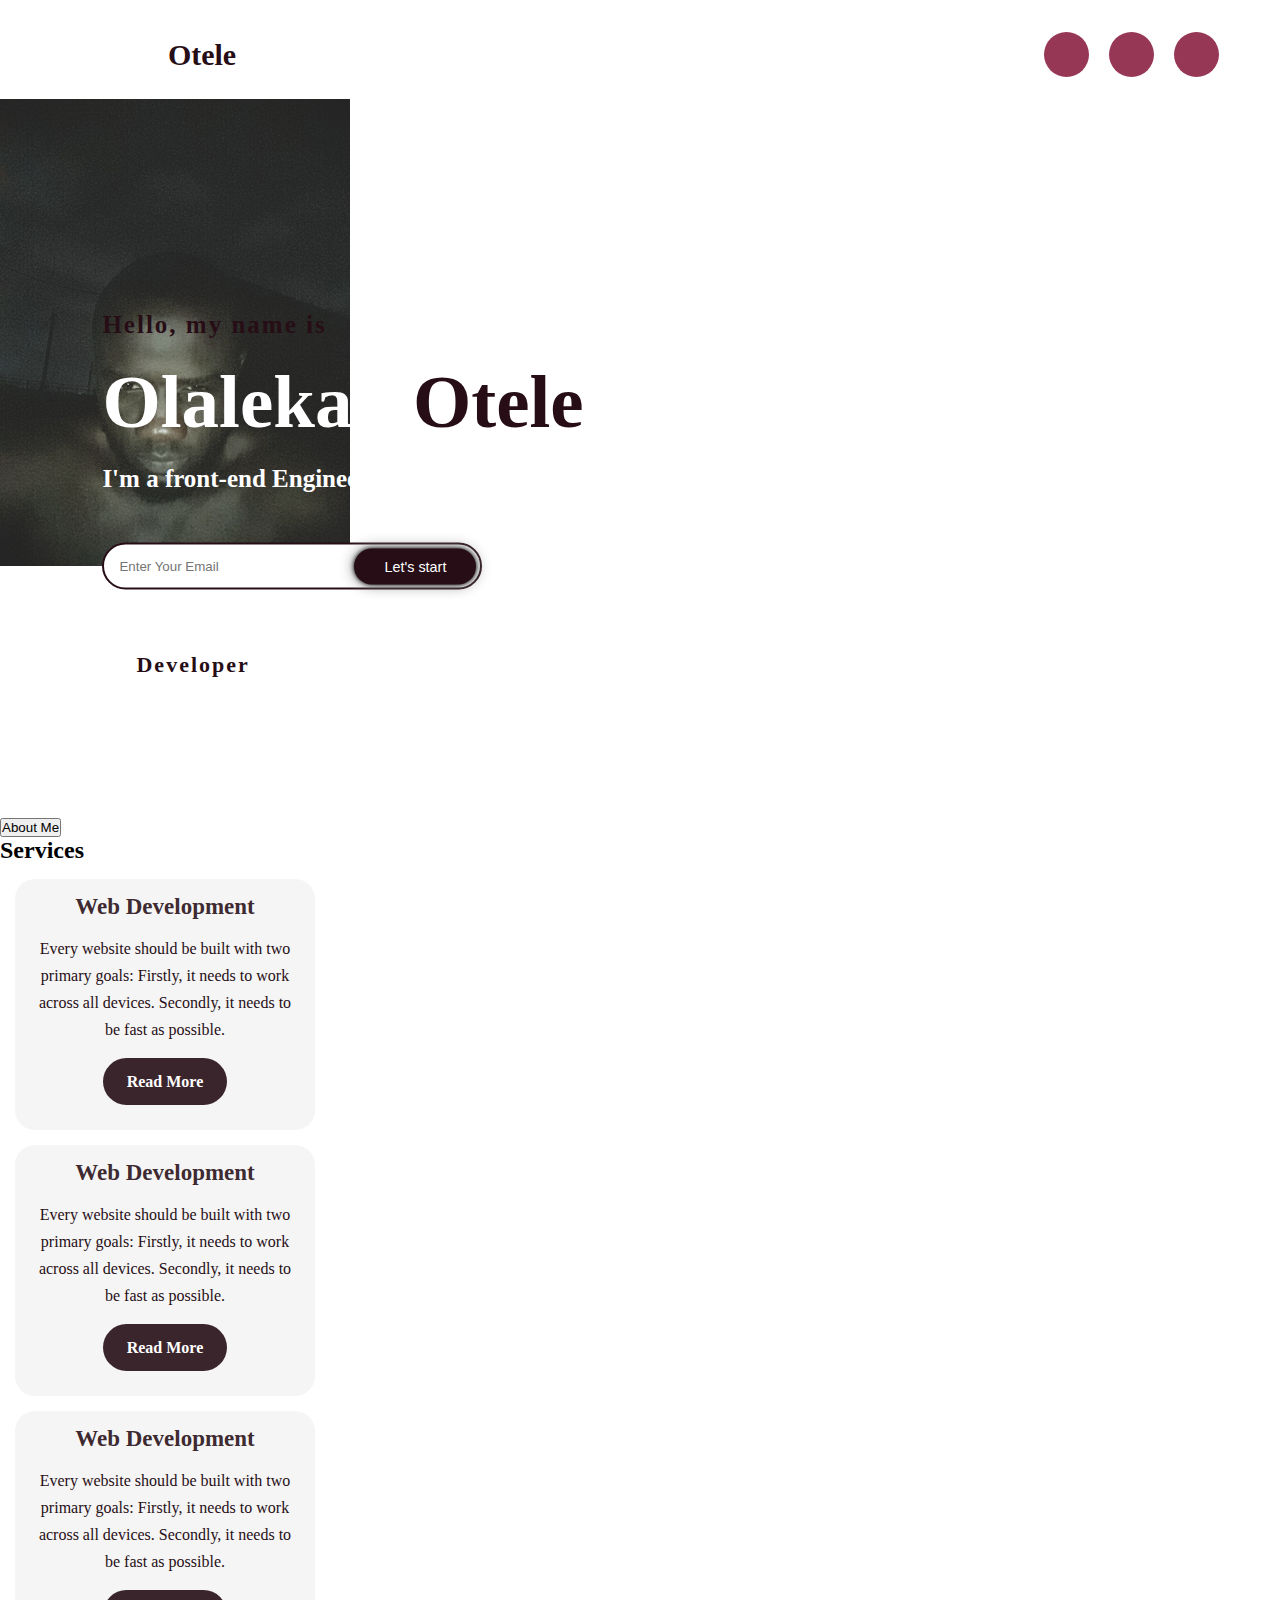
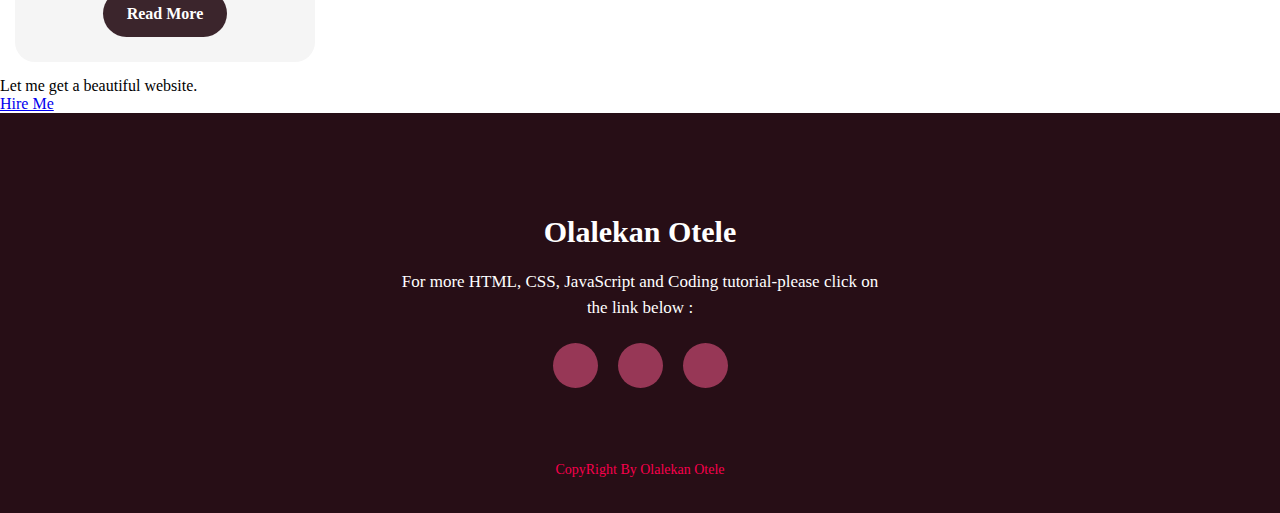
==== index.html @ 83811a45 "First commit" ====
<!DOCTYPE html>
<html lang="en">
  <head>
    <meta charset="UTF-8" />
    <meta name="viewport" content="width=device-width, initial-scale=1.0" />
    <link rel="stylesheet" href="https://cdnjs.cloudflare.com/ajax/libs/font-awesome/6.5.1/css/all.min.css" integrity="sha512-DTOQO9RWCH3ppGqcWaEA1BIZOC6xxalwEsw9c2QQeAIftl+Vegovlnee1c9QX4TctnWMn13TZye+giMm8e2LwA==" crossorigin="anonymous" referrerpolicy="no-referrer" />
    <link rel="stylesheet" href="Css/index.css" />
    <title>Home - Portfolio</title>
  </head>
  <body>
    <!------Hero section start------->

    <div class="hero">
      <nav>
        <h2 class="logo">Olalekan<span>Otele </span></h2>
        <ul>
          <li><a href="#">Home</a></li>
          <li><a href="about.html">About</a></li>
          <li><a href="services.html">Services</a></li>
          <li><a href="contact.html">Contact Us</a></li>
        </ul>
        <div class="social">
          <a href="#"><i class="fa-brands fa-github"></i></a>
          <a href="#"><i class="fa-brands fa-instagram"></i></a>
          <a href="#"><i class="fa-brands fa-twitter"></i></a>
        </div>
          </nav>
      <div class="content">
        <h4>Hello, my name is</h4>
        <h1>Olalekan <span> Otele</span></h1>
        <h3>I'm a front-end Engineer.</h3>
        <div class="newslatter">
          <form>
            <input
              type="email"
              name="email"
              id="mail"
              placeholder="Enter Your Email"
            />
            <input type="submit" name="submit" value="Let's start" />
          </form>
        </div>
      </div>
    </div>
    <!-----------About section start------------>
    <section class="about">
      <div class="main">
        <img src="img/selfie-2.jpg" alt="" />
        <div class="about-text">
          <h2>About</h2>
          <h5>Engineer & <span>Developer</span></h5>
          <p>
            With over a year of experience, I'm a versatile frontend engineer proficient in various software and programming languages. 
            Committed to continuous learning, I aim to positively influence my surroundings through impactful work. Specializing in front-end development, I excel in clean code, pixel-perfect design, and interactive web animations.
             My focus on responsive design ensures accessibility across all devices for a seamless user experience.
          </p>
          <button type="button">About Me</button>
        </div>
      </div>
    </section>
    <!------------Service section start------------>
    <div class="service">
      <div class="title">
        <h2>Services</h2>
      </div>
      <div class="box">
        <div class="card">
          <i class="fas fa-bars"></i>
          <h5>Web Development</h5>
          <div class="pra">
            <p>
              Every website should be built with two primary goals: Firstly, it
              needs to work across all devices. Secondly, it needs to be fast as
              possible.
            </p>

            <p style="text-align: center">
              <a class="button" href="#">Read More</a>
            </p>
          </div>
        </div>

        <div class="card">
          <i class="fas fa-bars"></i>
          <h5>Web Development</h5>
          <div class="pra">
            <p>
              Every website should be built with two primary goals: Firstly, it
              needs to work across all devices. Secondly, it needs to be fast as
              possible.
            </p>

            <p style="text-align: center">
              <a class="button" href="#">Read More</a>
            </p>
          </div>
        </div>

        <div class="card">
          <i class="fas fa-bars"></i>
          <h5>Web Development</h5>
          <div class="pra">
            <p>
              Every website should be built with two primary goals: Firstly, it
              needs to work across all devices. Secondly, it needs to be fast as
              possible.
            </p>

            <p style="text-align: center">
              <a class="button" href="#">Read More</a>
            </p>
          </div>
        </div>
      </div>
    </div>

    <!-------contact Me----->
    <div class="contact-me">
      <p>Let me get a beautiful website.</p>
      <a class="button-two" href="#">Hire Me</a>
    </div>

    <!-----------footer start------>
    <footer>
      <p>Olalekan Otele</p>
      <p>
        For more HTML, CSS, JavaScript and Coding tutorial-please click on the link below
      :
      </p>
      <div class="social">
        <a href="#"><i class="fa-brands fa-github"></i></a>
        <a href="#"><i class="fa-brands fa-instagram"></i></a>
        <a href="#"><i class="fa-brands fa-twitter"></i></a>
      </div>
      <p class="end">CopyRight By Olalekan Otele</p>
    </footer>
    <script src="Js/index.js"></script>
  </body>
</html>
---- Css/index.css ----
*{
    margin: 0;
    padding: 0;
    box-sizing: border-box;
}

html{
    scroll-behavior: smooth;
}
#hero{
    height: 100vh;
    width: 100%;
    background-image: linear-gradient(rgba(68, 68, 68, 0.7),
    rgba(3, 3, 3, 0.7),rgba(0, 0, 0, 0.7)), url(/img/image-3.jpg);
    background-position: left;
    background-size: cover;
}

.section {
    height: 100vh;
}
.container{
    padding: 10px 10%;
} 

.row{
    display: flex;
    justify-content: space-between;
    flex-wrap: wrap;
}

nav{
    display: flex;
    align-items: center;
    justify-content: space-between;
    padding-top: 10px;
    padding-left: 4%;
    padding-right: 4%;
}
nav .logo{
    color: white;
    font-size: 30px;
    letter-spacing: 0;
    cursor: pointer;
    }
span{
    color:rgb(39, 14, 22);
    }
nav ul li{
    list-style: none;
    display: inline-block;
    padding: 5px 10px;
}
nav ul li a{
    color: white;
    text-decoration: none;
    font-weight: bold;
    text-transform: capitalize;
}
nav ul li a:hover{
    color:rgb(8, 110, 8);
    transition: 0.5s;
}


.content{
    position: absolute;
    top: 50%;
    left: 8%;
    transform: translateY(-50%);
   }
   h1{
    color: white;
    margin: 20px 0px 20px ;
    font-size: 75px;
   }
   h3{
    color: white;
    font-size: 25px;
    margin-bottom: 50px;
   }
   h4{
    color: rgb(39, 14, 22);
    letter-spacing: 2px;
    font-size: 25px;
   }
   .newslatter form{
    width: 380px;
    max-width: 100%;
    position: relative;
   }
   .newslatter #msg{
    color: #0c0e0d;
    margin-top: 15px;
    display: block;
    padding-left: 5px;
   }
   .newslatter form input:first-child{
    display: inline-block;
    width: 100%;
    padding: 14px 130px 14px 15px;
    border: 2px solid rgb(39, 14, 22);;
    outline: none;
    border-radius: 30px;
   }
   .newslatter form input:last-child{
    position: absolute;
    display: inline-block;
    outline: none; 
    border: none;
    font-size: .9em;
    border-radius: 30px;
    padding: 10px 30px;
    background-color:rgb(39, 14, 22); 
    color: white;
    box-shadow: 0px 0px 5px #000,0px 0px 15px #858585;
    right: 6px;
    top: 6px;
   }
   .newslatter form input:last-child:hover{
    background-color:rgb(8, 110, 8);
    color: black;
    font-weight: bold;
    transition: background-color .5s;
}

#about{
    width: 100%;
    padding: 50px 0px;
    background-image: linear-gradient(rgba(0, 0, 0, 0.7),rgba(68, 68, 68, 0.7));
}

.about img{
    height:auto;
    width: 350px;
}

.about-text{
    flex-basis: 50%;
}

.about-col-1{
    flex-basis: 35%;
}
.about-col-1 img{
    width: 100%;
    border-radius: 15px;
}

.about-text h2{
    color: white;
    font-size: 45px;
    text-transform: capitalize;
    margin-bottom: 30px;
   }

.about-text h5{
    color: white;
    letter-spacing: 2px;
    font-size: 22px;
    margin-bottom: 25px;
    text-transform: capitalize;
}

.about-text p{
    color: white;
    letter-spacing: 1px;
    line-height: 1.5em;
    font-size: 1.2em;
}

.tab-title{
    display: flex;
    margin: 25px 0 20px;
}

.tab-title .tab-links{
    color: rgb(39, 14, 22);
    margin-right: 50px;
    font-size: 1.2em;
    font-weight: 700;
    cursor: pointer;
    position: relative;
}

.tab-links::after{
    content: "";
    width: 0;
    height: 3px;
    background: whitesmoke;
    position: absolute;
    left: 0;
    bottom: -8px;
    transition: 0.5s;
}

.tab-links.active-link::after{
    width: 50%;
}
.tab-contents{
    display: none;
}

.tab-contents ul li{
    list-style: none;
    margin: 10px 0;
    color: rgb(39, 14, 22);
}
.tab-contents ul li span{
    color: whitesmoke;
    font-size: 1.3em ;
}

.tab-contents.active-tab{
    display: block;
}


#service{
    background: rgba(39, 14, 22, 0.9);
    width: 100%;
    padding: 10px 0px;
}

.sub-title h2{
    color: whitesmoke;
    font-size: 45px;
    font-weight: 600;
    margin: 30px auto;
    text-align: center;
}

.card{
    height: fit-content;
    width: 300px;
    padding: 10px 20px;
    background: whitesmoke;
    border-radius: 20px;
    margin: 15px;
    position: relative;
    overflow: hidden;
    text-align: center;
}

.card i{
    font-size: 25px;
    display: block;
    text-align: center;
    margin: 5px 0px;
    color:rgb(39, 14, 22);
}

h5{
    color: rgba(39, 14, 22, 0.9);
    font-size: 23px;
    margin-bottom: 15px;
    }
   .pra p{
    color: rgb(39, 14, 22);
    font-size: 16px;
    line-height: 27px;
    margin-bottom: 25px;
    }
    .card .button{
    background: rgba(39, 14, 22, 0.9);
    color: white;
    text-decoration: none;
    border: 2px solid transparent;
    font-weight: bold;
    padding: 13px 22px;
    border-radius: 30px;
    transition: .4s;
    } 
    .card .button:hover{
    background-color: transparent;
    color: rgba(39, 14, 22, 0.9);
    border: 2px solid rgb(8, 110, 8);
    cursor: pointer;
    }

    
#portfolio{
    background: linear-gradient(90deg, rgba(0, 0, 0, 0.7),rgba(68, 68, 68, 0.7),
    rgba(3, 3, 3, 0.7));
    width: 100%;
    padding: 10px 0;
}

.work-list{
     display: grid;
     grid-template-columns: repeat(auto-fit,minmax(250px,1fr));
     grid-gap: 40px;
     margin-top: 50px;
}
.work{
    border-radius: 10px;
    position: relative;
    overflow: hidden;
}
.work img{
    width: 100%;
    border-radius: 10px;
    display: block;
    transition: transform 0.5s ;
}
.layer{
    width: 100%;
    height: 0;
    background: linear-gradient(rgba(0,0,0,0.6),rgb(39, 14, 22));
    border-radius: 10px;
    position: absolute;
    left: 0;
    bottom: 0;
    overflow: hidden;
    display: flex;
    align-items: center;
    justify-content: center;
    flex-direction: column;
    padding: 0 40px;
    text-align: center;
    font-size: 14px;
    transition: 0.5s;
}

.layer h3{
    font-weight: 500;
    margin-bottom: 20px;
}
.layer p{
    color: whitesmoke;
}

.layer a{
    margin-top: 20px;
    color: rgb(39, 14, 22);
    text-decoration: none;
    font-size: 18px;
    line-height: 60px;
    background: whitesmoke;
    width: 60px;
    height: 60px;
    border-radius: 50%;
    text-align: center;
}

.work:hover img{
    transform: scale(1.1);
}

.work:hover .layer{
    height: 100%;
}
 
    #contact{
        background: #a19096;
        height: auto;
        width: 100%;
    }
  
   
    .contact-left{
        flex-basis: 35%;
       
    }
   
    .contact-left p{
        margin-top: 5px;
        font-size: 1.6em;
    }
    .contact-left p i{
        color:rgba(8, 110, 8, 0.856);
        margin-right: 10px;
        font-size: 20px;
    }
    .social-icons{
        margin-top: 10px;
    }
    .social-icons a{
        text-decoration: none;
        font-size: 30px;
        margin-right: 15px;
        color: rgba(8, 110, 8, 0.856);
        display: inline-block;
        transition: transfrom 0.5s;
    }
    .social-icons a:hover{
        color: rgb(39, 14, 22);
        transform: translate(2px);
    }
    .contact-left h2{
        text-align: left;
    }
 
    .btn{
        background-color:rgb(39, 14, 22);
        display: block;
        margin: 50px auto;
        width: fit-content;
        border: 2px solid transparent;
        text-decoration: none;
        font-weight: bold;
        color: #fff;
        padding: 10px 25px;
        border-radius: 30px;
        transition: transform background 0.5s;
    }
    
    .btn:hover{
        border: 1px solid rgb(8, 110, 8);
        background: transparent;
        transform: scale(1.2);
    }
    .contact-right form{
        width: 100%;
    }

    .contact-right{
        flex-basis: 60%;
    }
    
    .form .btn2{
        padding: 14px 10px;
        font-size: 1.3em;
        margin-top: 10px;
        cursor: pointer;
    }

    
    .form-input input, form textarea{
        width: 100%;
        border: 0;
        outline: none;
        background: #262626;
        padding: 15px;
        margin: 15px 0;
        color: #fff;
        font-size: 1.5rem;
        border-radius: 6px;
    }

   
    footer{
            position: relative;
            width: 100%;
            height: 400px;
            background: rgb(39, 14, 22);
            display: flex;
            flex-direction: column;
            justify-content: center;
            align-items: center;
        }
        footer p:nth-child(1){
            font-size: 30px;
            color: white;
            margin-bottom: 20px;
            font-weight: bold;

        }footer p:nth-child(2){
            color: white;
            font-size: 17px;
            width: 500px;
            text-align: center;
        line-height: 26px;
         }
         .social{
            display: flex;
         }
.social a{
    width: 45px;
    height: 45px;
    display: flex;
    align-items: center;
    justify-content: center;
    background: rgb(151, 55, 86);
    border-radius: 50%;
    margin: 22px 10px;
    text-decoration: none;
    font-size: 20px;
    
}
.social a:hover{
    transform: scale(1.3);
    transition: .5s;
}
.end{
    position: absolute;
    color: rgb(249, 0, 77);
    bottom: 35px;
    font-size: 14px;
}

nav .fa-solid{
    display: none;
}
#msg{
    color: #0c0e0d;
    margin-top: -40px;
    display: block;
}

@media only screen and (max-width:600px){
    .hero{
        background-image: linear-gradient(rgba(0, 0, 0,0.7),
        rgba(0, 0, 0,0.7),rgba(100, 0, 0,0.7)), url(/img/mobile-img.jpg);
    }
    
    nav .logo{
        font-size: 1.5em;
    }
    h1{
        font-size: 35px;
       }
       h3{
        font-size: 20px;
       }
       h4{
        font-size: 10px;
       }
       .newslatter form{
        width: 260px;
        }
        nav .fa-solid{
            font-size: 25px;
            display: block;
            cursor: pointer;
          }
        nav ul{
            position: fixed;
            background: #ff004f;
            top: 0;
            right: -150px;
            width: 150px;
            height: 100vh;
            padding-top: 50px;
            z-index: 2;
            transition: right 0.5s;
        }
       nav ul .fa-solid{
        position: absolute;
        top: 25px;
        left: 10px;
        cursor: pointer;
       }
       nav ul li{
        display: block;
        margin: 15px;
       }
      .sub-title{
        font-size: 40px;
       }
       .about-col-1, .about-text{
        flex-basis: 100%;
       }
       .about-text h2{
        text-align: center;
       }
       .about-col-1{
        margin-bottom: 30px;
       }
       .tab-links{
        font-size: 1em;
        margin-right: 20px;
       }
       .contact-left,.contact-right{
        flex-basis: 100%;
       }
}

.scroll-container {
    position: absolute;
    top: 0;
    right:20px;
    height: 100%;
  }

  /* to hide the button when page first loaded */
  .scroll-container:before {
    content: '';
    display: block;
    height: 450vh;
 }
  /* // fixed to right bottom of page */
  .scroll-container a {
    position: sticky;
    top: 88vh;
    cursor: pointer;
    font-size: 50px;
    color:whitesmoke ;
  }
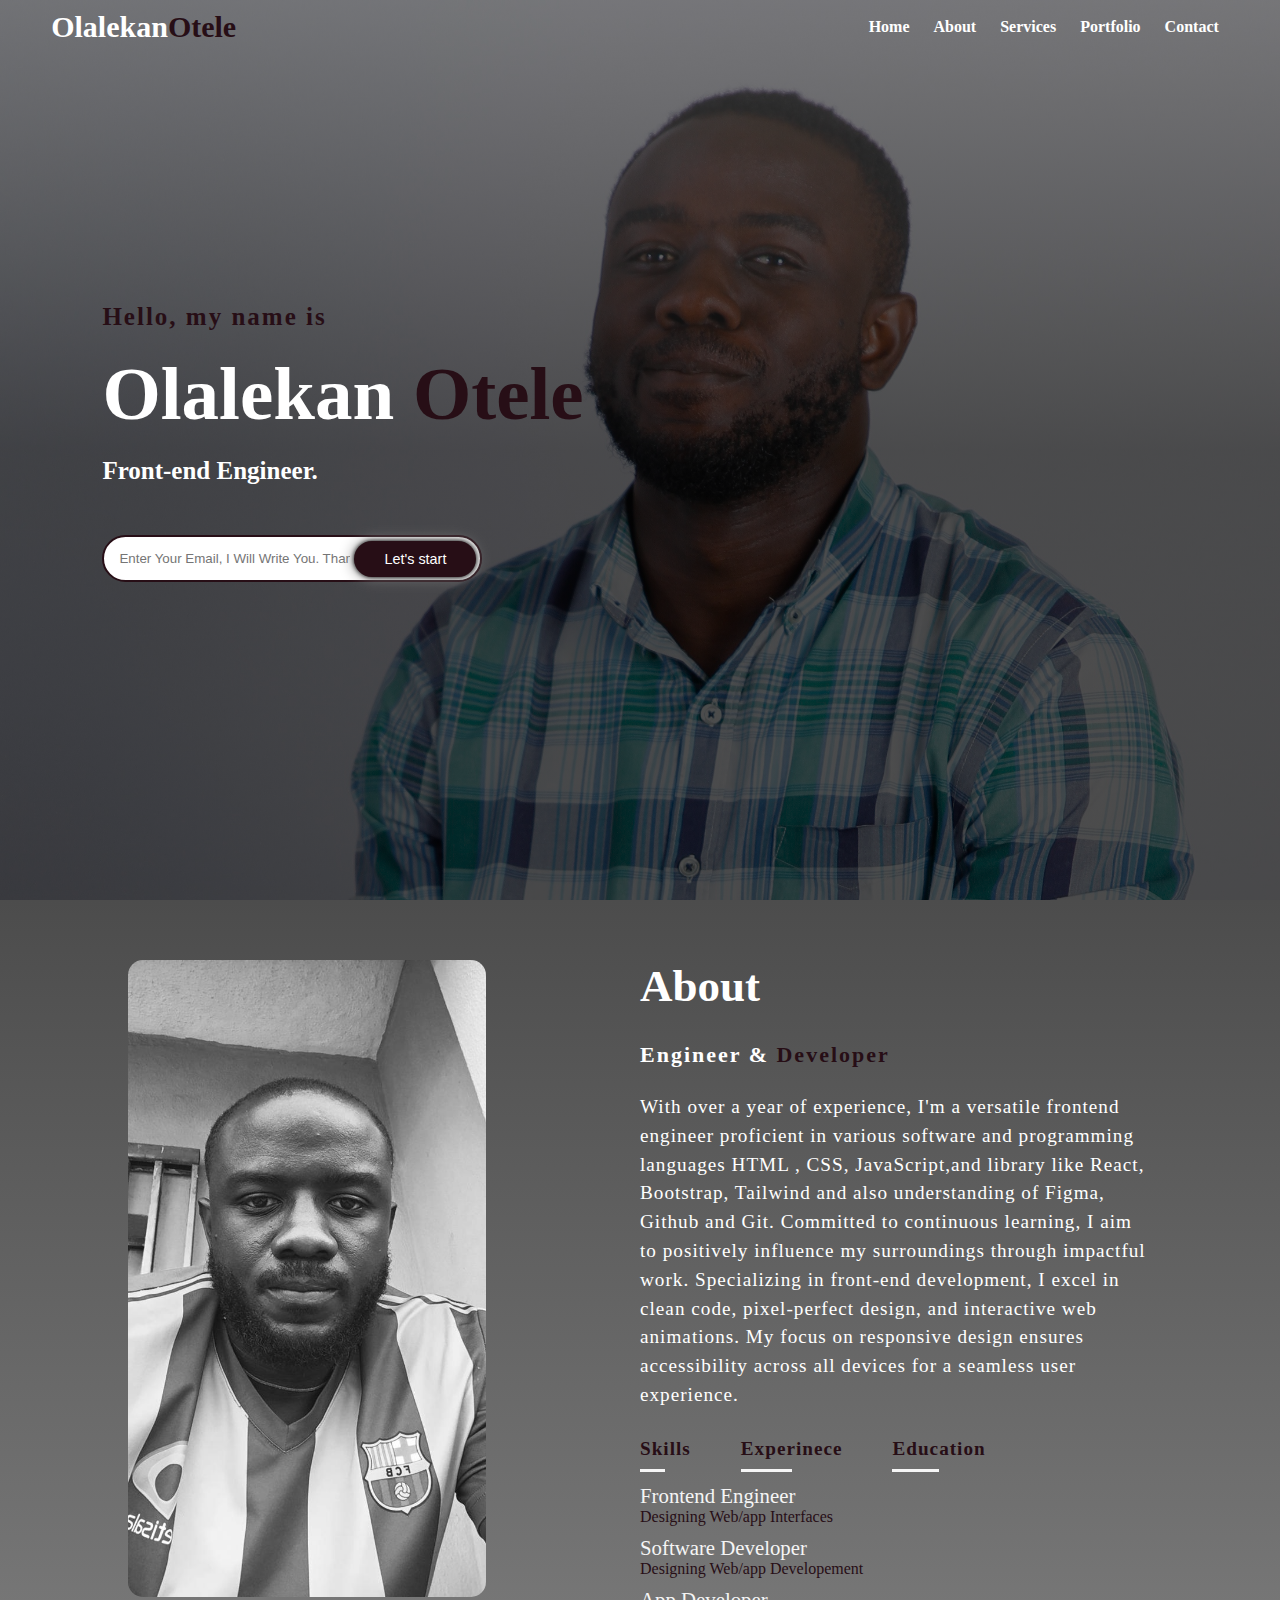
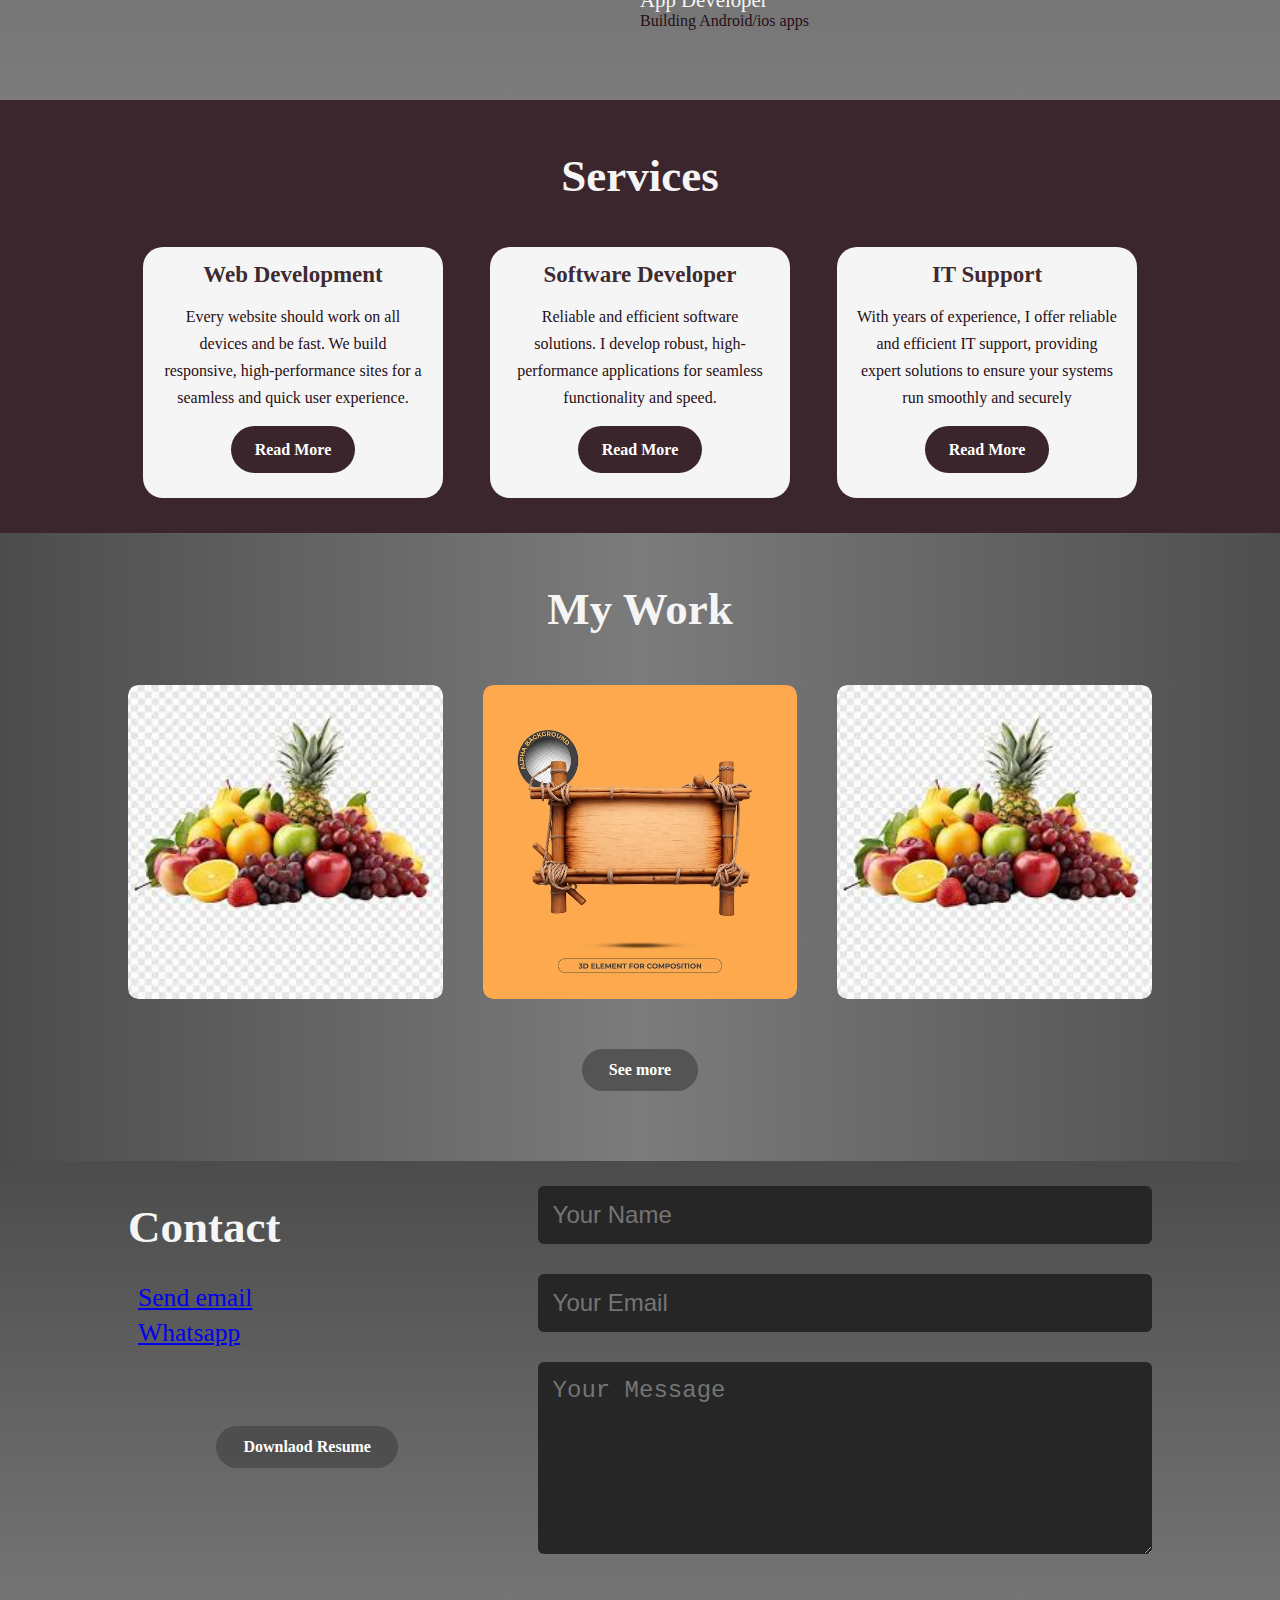
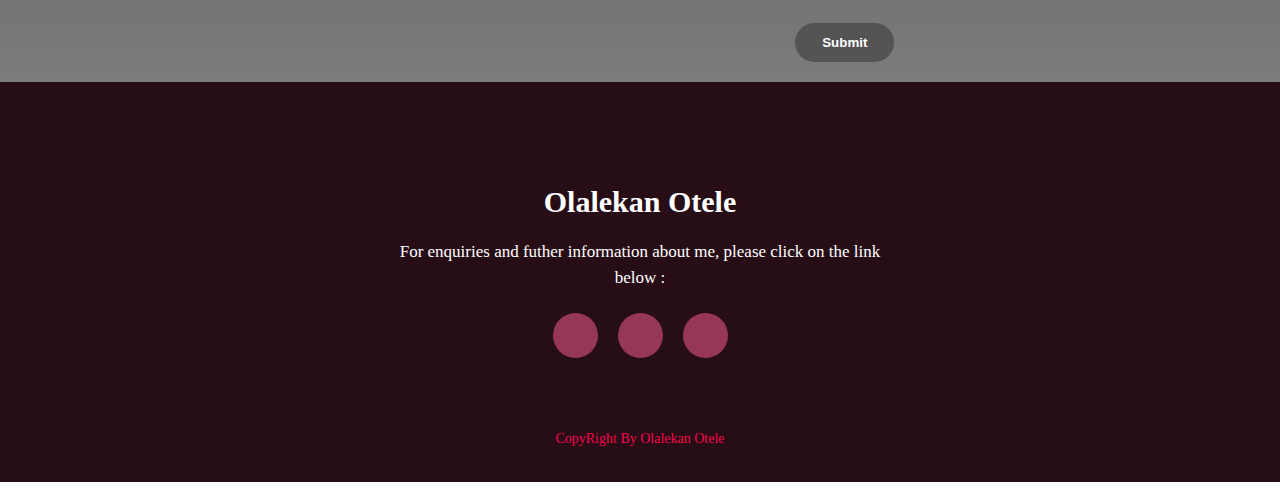
==== commit d41de5bc: "updated the responsiveness" ====
--- a/index.html
+++ b/index.html
@@ -5,73 +5,108 @@
     <meta name="viewport" content="width=device-width, initial-scale=1.0" />
     <link rel="stylesheet" href="https://cdnjs.cloudflare.com/ajax/libs/font-awesome/6.5.1/css/all.min.css" integrity="sha512-DTOQO9RWCH3ppGqcWaEA1BIZOC6xxalwEsw9c2QQeAIftl+Vegovlnee1c9QX4TctnWMn13TZye+giMm8e2LwA==" crossorigin="anonymous" referrerpolicy="no-referrer" />
     <link rel="stylesheet" href="Css/index.css" />
-    <title>Home - Portfolio</title>
+    
+    <title>Portfolio</title>
   </head>
   <body>
     <!------Hero section start------->
 
-    <div class="hero">
+    <section id="hero">
       <nav>
-        <h2 class="logo">Olalekan<span>Otele </span></h2>
-        <ul>
-          <li><a href="#">Home</a></li>
-          <li><a href="about.html">About</a></li>
-          <li><a href="services.html">Services</a></li>
-          <li><a href="contact.html">Contact Us</a></li>
+        <h2 class="logo">Olalekan<span>Otele</span></h2>
+        <ul id="sidemenu">
+          <li><a href="#hero">Home</a></li>
+          <li><a href="#about">About</a></li>
+          <li><a href="#service">Services</a></li>
+          <li><a href="#portfolio">Portfolio</a></li>
+          <li><a href="#contact">Contact</a></li>
+          <i class="fa-solid fa-circle-xmark" onclick="closemenu()"></i>
         </ul>
-        <div class="social">
-          <a href="#"><i class="fa-brands fa-github"></i></a>
-          <a href="#"><i class="fa-brands fa-instagram"></i></a>
-          <a href="#"><i class="fa-brands fa-twitter"></i></a>
-        </div>
-          </nav>
+        <i class="fa-solid fa-bars" onclick="openmenu()"></i>
+      </nav>
       <div class="content">
         <h4>Hello, my name is</h4>
         <h1>Olalekan <span> Otele</span></h1>
-        <h3>I'm a front-end Engineer.</h3>
+        <h3>Front-end Engineer.</h3>
+        
         <div class="newslatter">
-          <form>
+          <form name="submit-to-google-sheet">
             <input
+              required
               type="email"
-              name="email"
+              name="Email"
               id="mail"
-              placeholder="Enter Your Email"
+              placeholder="Enter Your Email, I Will Write You. Thank You"
             />
-            <input type="submit" name="submit" value="Let's start" />
-          </form>
-        </div>
-      </div>
-    </div>
+            <input type="submit"  value="Let's start" />
+            </form>
+          <span id="msg"></span>
+        </div>
+      </div>
+    </section>
     <!-----------About section start------------>
-    <section class="about">
-      <div class="main">
-        <img src="img/selfie-2.jpg" alt="" />
+    <section id="about">
+      <div class="container">
+      <div class="row">
+        <div class="about-col-1">
+          <img  src="img/selfie-2.jpg" alt="" />
+        </div>
         <div class="about-text">
           <h2>About</h2>
           <h5>Engineer & <span>Developer</span></h5>
           <p>
-            With over a year of experience, I'm a versatile frontend engineer proficient in various software and programming languages. 
+            With over a year of experience, I'm a versatile frontend engineer proficient in various software and programming languages HTML , CSS, JavaScript,and library like React, Bootstrap, Tailwind and also understanding of Figma, Github and Git. 
             Committed to continuous learning, I aim to positively influence my surroundings through impactful work. Specializing in front-end development, I excel in clean code, pixel-perfect design, and interactive web animations.
-             My focus on responsive design ensures accessibility across all devices for a seamless user experience.
+            My focus on responsive design ensures accessibility across all devices for a seamless user experience.
           </p>
-          <button type="button">About Me</button>
-        </div>
-      </div>
+          <div class="tab-title">
+            <p class="tab-links active-link" onclick="opentab('skills')">Skills</p>
+            <p class="tab-links active-link" onclick="opentab('experience')">Experinece</p>
+            <p class="tab-links active-link" onclick="opentab('education')">Education</p>
+          </div>
+
+          <div class="tab-contents active-tab" id="skills">
+            <ul>
+              <li><span>Frontend Engineer</span><br/>Designing Web/app Interfaces</li>
+              <li><span>Software Developer</span><br/>Designing Web/app Developement</li>
+              <li><span>App Developer</span><br/>Building Android/ios apps</li>
+            </ul>
+          </div>
+          <div class="tab-contents" id="experience">
+            <ul>
+              <li><span>2021 - Current</span><br/>Designing Web/app Interfaces</li>
+              <li><span>2019 - 2021</span><br/>Designing Web/app Developement</li>
+              <li><span>2017 - 2019</span><br/>Building Android/ios apps</li>
+              <li><span>2016 - 2017</span><br/>Building Android/ios apps</li>
+            </ul>
+          </div>
+          <div class="tab-contents" id="education">
+            <ul>
+              <li><span>2016</span><br/>Designing Web/app Interfaces</li>
+              <li><span>2016</span><br/>Designing Web/app Developement</li>
+              <li><span>2014</span><br/>Building Android/ios apps</li>
+            </ul>
+          </div>
+         
+          <!-- <button type="button">About Me</button> -->
+        </div>
+      </div>
+    </div>
     </section>
     <!------------Service section start------------>
-    <div class="service">
-      <div class="title">
+    <section id="service">
+      <div class="container">
+      <div class="sub-title">
         <h2>Services</h2>
       </div>
-      <div class="box">
+      <div class="row">
         <div class="card">
-          <i class="fas fa-bars"></i>
+          <i class="fas fa-code"></i>
           <h5>Web Development</h5>
           <div class="pra">
             <p>
-              Every website should be built with two primary goals: Firstly, it
-              needs to work across all devices. Secondly, it needs to be fast as
-              possible.
+              Every website should work on all devices and be fast. We build responsive,
+              high-performance sites for a seamless and quick user experience.
             </p>
 
             <p style="text-align: center">
@@ -81,13 +116,24 @@
         </div>
 
         <div class="card">
-          <i class="fas fa-bars"></i>
-          <h5>Web Development</h5>
+          <i class="fa-solid fa-code"></i>
+          <h5>Software Developer</h5>
           <div class="pra">
             <p>
-              Every website should be built with two primary goals: Firstly, it
-              needs to work across all devices. Secondly, it needs to be fast as
-              possible.
+              Reliable and efficient software solutions. I develop robust, 
+              high-performance applications for seamless functionality and speed.<p style="text-align: center">
+              <a class="button" href="#">Read More</a>
+            </p>
+          </div>
+        </div>
+
+        <div class="card">
+          <i class="fas fa-bars"></i>
+          <h5>IT Support</h5>
+          <div class="pra">
+            <p>
+              With years of experience, I offer reliable and efficient IT support,
+              providing expert solutions to ensure your systems run smoothly and securely
             </p>
 
             <p style="text-align: center">
@@ -95,36 +141,80 @@
             </p>
           </div>
         </div>
-
-        <div class="card">
-          <i class="fas fa-bars"></i>
-          <h5>Web Development</h5>
-          <div class="pra">
-            <p>
-              Every website should be built with two primary goals: Firstly, it
-              needs to work across all devices. Secondly, it needs to be fast as
-              possible.
-            </p>
-
-            <p style="text-align: center">
-              <a class="button" href="#">Read More</a>
-            </p>
-          </div>
-        </div>
       </div>
     </div>
-
+  </section>
+     <!------Portfolio----->
+     <section id="portfolio">
+      <div class="container">
+        <div class="sub-title">
+          <h2>My Work</h2>
+        </div>
+        <div class="work-list">
+        <div class="work">
+         <img src="img/pictu.jpeg"  alt="">
+           <div class="layer">
+            <h3>Social Media App</h3> 
+          <p class="pra">The app connect people together </p>
+          <a href="#"><i class="fa-solid fa-arrow-up-right-from-square"></i></a>
+        </div>
+          </div>
+
+         <div class="work">
+           <img src="img/picture1.avif" alt="">
+           <div class="layer"><h3>Social Media App</h3>
+            <p class="pra">The app connect people together </p>
+            <a href="#"><i class="fa-solid fa-arrow-up-right-from-square"></i></a>
+          </div>
+          </div>
+         
+          <div class="work">
+           <img src="img/pictu.jpeg" alt="">
+           <div class="layer"><h3>Social Media App</h3>
+            <p class="pra">The app connect people together </p>
+            <a href="#"><i class="fa-solid fa-arrow-up-right-from-square"></i></a>
+          </div>
+          </div>
+        
+      </div>
+      <a href="#" class="btn">See more</a>
+     </div>
+     </section>
     <!-------contact Me----->
-    <div class="contact-me">
-      <p>Let me get a beautiful website.</p>
-      <a class="button-two" href="#">Hire Me</a>
-    </div>
+    <section id="contact">
+      <div class="container">
+        <div class="row">
+          <div class="contact-left">
+            <div  class="sub-title">
+            <h2>Contact</h2>
+            </div>
+            <p><i class="fa-solid fa-paper-plane"></i><a href="mailto:lekanbiodun2@gmail.com" target="_blank">Send email</a</p>
+            <p><i class="fas fa-phone-square-alt"></i><a href="https://wa.me/09031850878" target="_blank">Whatsapp</a></p>
+            <div class="social-icons">
+              <a href="https://instagram.com" target="_blank"><i class="fa-brands fa-square-instagram"></i></a>
+              <a href="https://twitter.com" target="_blank"><i class="fa-brands fa-twitter"></i></a>
+              <a href="https://facebook.com" target="_blank"><i class="fa-brands fa-facebook"></i></a>
+            </div>
+            <a href="img/Olalekan Otele Resume.pdf" download class="btn btn2">Downlaod Resume</a>
+            </div>
+              <div class="contact-right">
+              <form class="form-input" name="submit-to-google-sheet">
+                <input type="text" name="Name" placeholder="Your Name" required>
+                <input type="email" name="Email" placeholder="Your Email" required>
+                <textarea name="Message" rows="6" placeholder="Your Message" id="textarea"></textarea>
+                <button type="submit" class="btn btn2">Submit</button>
+                </form>
+              <span id="msg"></span>
+            </div>
+        </div>
+      </div>
+    </section>
 
     <!-----------footer start------>
-    <footer>
+    <footer >
       <p>Olalekan Otele</p>
       <p>
-        For more HTML, CSS, JavaScript and Coding tutorial-please click on the link below
+        For enquiries and futher information about me, please click on the link below
       :
       </p>
       <div class="social">
@@ -134,6 +224,80 @@
       </div>
       <p class="end">CopyRight By Olalekan Otele</p>
     </footer>
-    <script src="Js/index.js"></script>
+  
+
+
+   
+    <button onclick="topFunction()" id="myBtn" title="Go to top">Top</button>
+ 
+     <script>
+
+      // Get the button:
+let mybutton = document.getElementById("myBtn");
+
+// When the user scrolls down 20px from the top of the document, show the button
+window.onscroll = function() {scrollFunction()};
+
+function scrollFunction() {
+  if (document.body.scrollTop > 20 || document.documentElement.scrollTop > 20) {
+    mybutton.style.display = "block";
+  } else {
+    mybutton.style.display = "none";
+  }
+}
+
+// When the user clicks on the button, scroll to the top of the document
+function topFunction() {
+  document.body.scrollTop = 0; // For Safari
+  document.documentElement.scrollTop = 0; // For Chrome, Firefox, IE and Opera
+}
+     </script>
+
+   <script >
+    
+    var tablinks = document.getElementsByClassName('tab-links');
+      var tabcontents = document.getElementsByClassName('tab-contents');
+      
+      function opentab(tabname){
+          for(tablink of tablinks){
+              tablink.classList.remove("active-link");
+          }
+          for(tabcontent of tabcontents){
+              tabcontent.classList.remove("active-tab");
+          }
+          event.currentTarget.classList.add("active-link");
+          document.getElementById(tabname).classList.add("active-tab")
+      }
+      
+      </script>
+   <script>
+    var sidemenu = document.getElementById('sidemenu');
+
+    function openmenu (){
+      sidemenu.style.right="0"
+      
+    }
+    function closemenu (){
+      sidemenu.style.right = "-200px"
+    }
+   </script>
+
+  <script>
+    const scriptURL = 'https://script.google.com/macros/s/AKfycbySPrGQckh54fLSPMP9P3pCwRCv7oE3B_QVIAkOYZa87SAzpvnugT3tby-okLMXOis-/exec'
+    const form = document.forms['submit-to-google-sheet']
+    const msg = document.getElementById('msg');
+  
+    form.addEventListener('submit', e => {
+      e.preventDefault()
+      fetch(scriptURL, { method: 'POST', body: new FormData(form)})
+        .then(response => {
+          msg.innerHTML = "Message sent successfully" 
+          setTimeout(function(){
+          msg.innerHTML = ""
+        }, 3000)
+      form.reset()
+      }).catch(error => console.error('Error!', error.message))
+    })
+  </script>
   </body>
 </html>
--- a/Css/index.css
+++ b/Css/index.css
@@ -127,7 +127,7 @@
 #about{
     width: 100%;
     padding: 50px 0px;
-    background-image: linear-gradient(rgba(0, 0, 0, 0.7),rgba(68, 68, 68, 0.7));
+    background: linear-gradient(rgba(0, 0, 0, 0.7),rgba(68, 68, 68, 0.7));
 }
 
 .about img{
@@ -334,11 +334,11 @@
     margin-top: 20px;
     color: rgb(39, 14, 22);
     text-decoration: none;
-    font-size: 18px;
-    line-height: 60px;
+    font-size: 15px;
+    line-height: 40px;
     background: whitesmoke;
-    width: 60px;
-    height: 60px;
+    width: 40px;
+    height: 40px;
     border-radius: 50%;
     text-align: center;
 }
@@ -352,7 +352,7 @@
 }
  
     #contact{
-        background: #a19096;
+        background: linear-gradient(rgba(0, 0, 0, 0.7),rgba(68, 68, 68, 0.7));
         height: auto;
         width: 100%;
     }
@@ -368,7 +368,7 @@
         font-size: 1.6em;
     }
     .contact-left p i{
-        color:rgba(8, 110, 8, 0.856);
+        color: rgb(39, 14, 22);
         margin-right: 10px;
         font-size: 20px;
     }
@@ -379,12 +379,12 @@
         text-decoration: none;
         font-size: 30px;
         margin-right: 15px;
-        color: rgba(8, 110, 8, 0.856);
+        color: rgb(39, 14, 22);
         display: inline-block;
         transition: transfrom 0.5s;
     }
     .social-icons a:hover{
-        color: rgb(39, 14, 22);
+        color: rgb(51, 50, 51);
         transform: translate(2px);
     }
     .contact-left h2{
@@ -392,7 +392,7 @@
     }
  
     .btn{
-        background-color:rgb(39, 14, 22);
+        background-color:rgba(68, 68, 68, 0.7);
         display: block;
         margin: 50px auto;
         width: fit-content;
@@ -402,11 +402,11 @@
         color: #fff;
         padding: 10px 25px;
         border-radius: 30px;
-        transition: transform background 0.5s;
+        transition: transform background-color 0.5s;
     }
     
     .btn:hover{
-        border: 1px solid rgb(8, 110, 8);
+        border: 1px solid rgb(51, 50, 51);;
         background: transparent;
         transform: scale(1.2);
     }
@@ -498,11 +498,15 @@
     display: block;
 }
 
-@media only screen and (max-width:600px){
+@media screen and (max-width:600px){
     .hero{
-        background-image: linear-gradient(rgba(0, 0, 0,0.7),
+        background-image: linear-gradient(90deg,rgba(0, 0, 0,0.7),
         rgba(0, 0, 0,0.7),rgba(100, 0, 0,0.7)), url(/img/mobile-img.jpg);
-    }
+       }
+    .row{
+        display: flex;
+        justify-content: center;
+        }
     
     nav .logo{
         font-size: 1.5em;
@@ -526,7 +530,7 @@
           }
         nav ul{
             position: fixed;
-            background: #ff004f;
+            background: #301d23;
             top: 0;
             right: -150px;
             width: 150px;
@@ -549,7 +553,8 @@
         font-size: 40px;
        }
        .about-col-1, .about-text{
-        flex-basis: 100%;
+        text-align: center;
+        flex-basis: 50%;
        }
        .about-text h2{
         text-align: center;
@@ -566,25 +571,24 @@
        }
 }
 
-.scroll-container {
-    position: absolute;
-    top: 0;
-    right:20px;
-    height: 100%;
+#myBtn {
+    display: none; /* Hidden by default */
+    position: fixed; /* Fixed/sticky position */
+    bottom: 40px; /* Place the button at the bottom of the page */
+    right: 20px; /* Place the button 30px from the right */
+    z-index: 90; /* Make sure it does not overlap */
+    border: none; /* Remove borders */
+    outline: none; /* Remove outline */
+    background-color: rgb(51, 50, 51);; /* Set a background color */
+    color: white; /* Text color */
+    cursor: pointer; /* Add a mouse pointer on hover */
+    padding: 15px; /* Some padding */
+    border-radius: 10px; /* Rounded corners */
+    font-size: 14px; /* Increase font size */
+    
   }
-
-  /* to hide the button when page first loaded */
-  .scroll-container:before {
-    content: '';
-    display: block;
-    height: 450vh;
- }
-  /* // fixed to right bottom of page */
-  .scroll-container a {
-    position: sticky;
-    top: 88vh;
-    cursor: pointer;
-    font-size: 50px;
-    color:whitesmoke ;
+  
+  #myBtn:hover {
+    background-color: #555; /* Add a dark-grey background on hover */
   }
  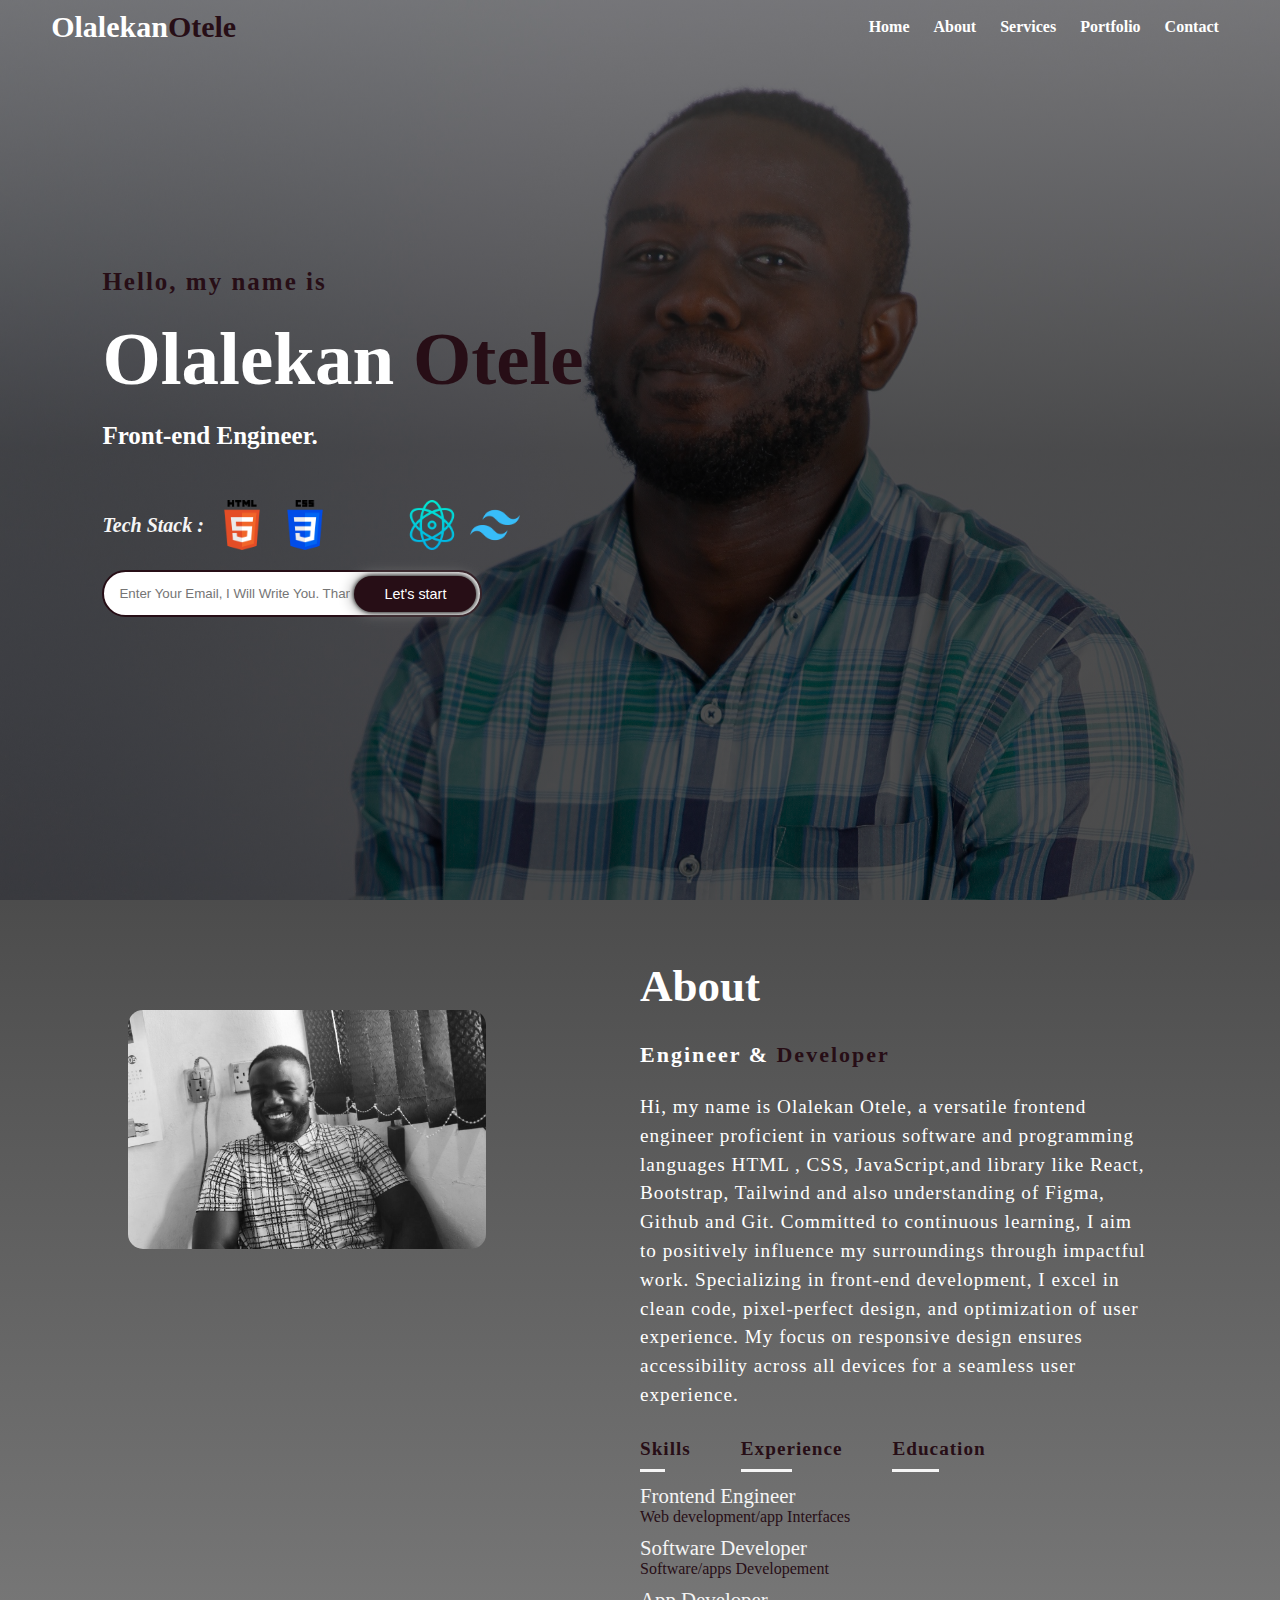
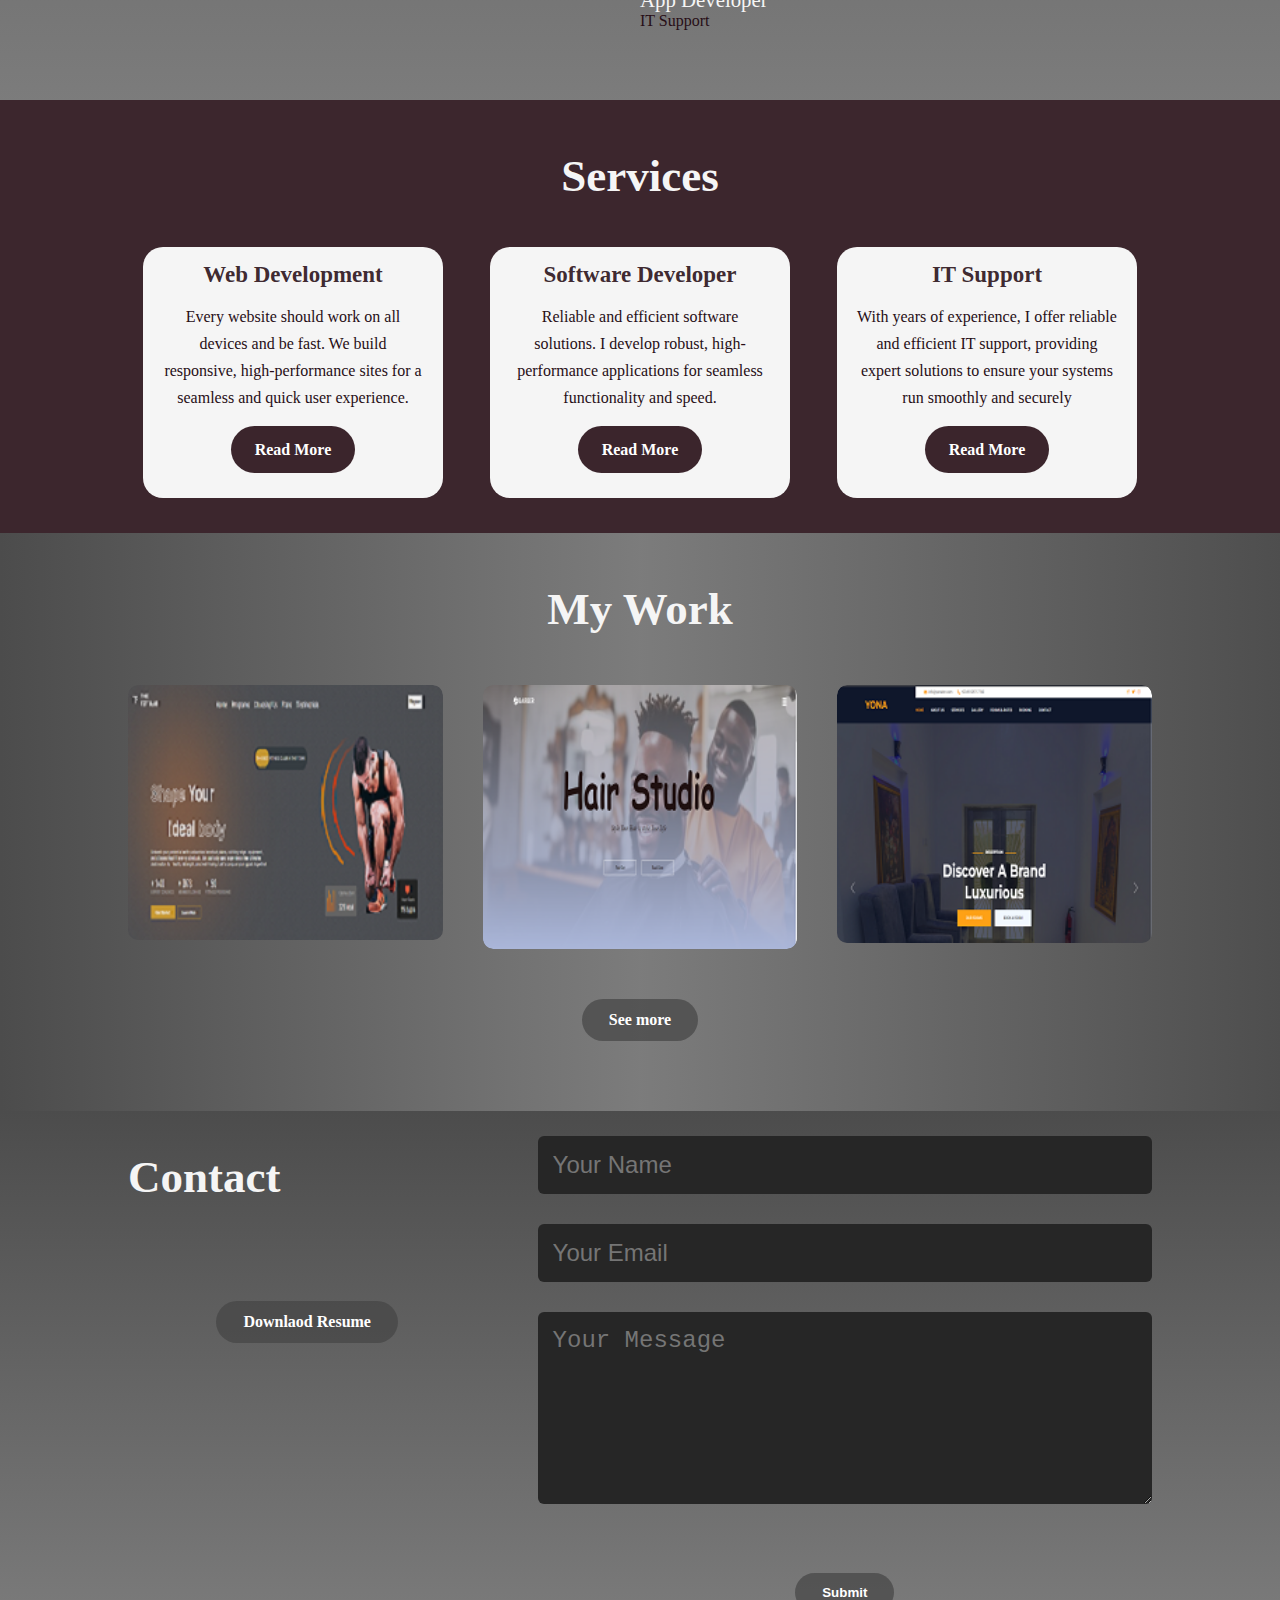
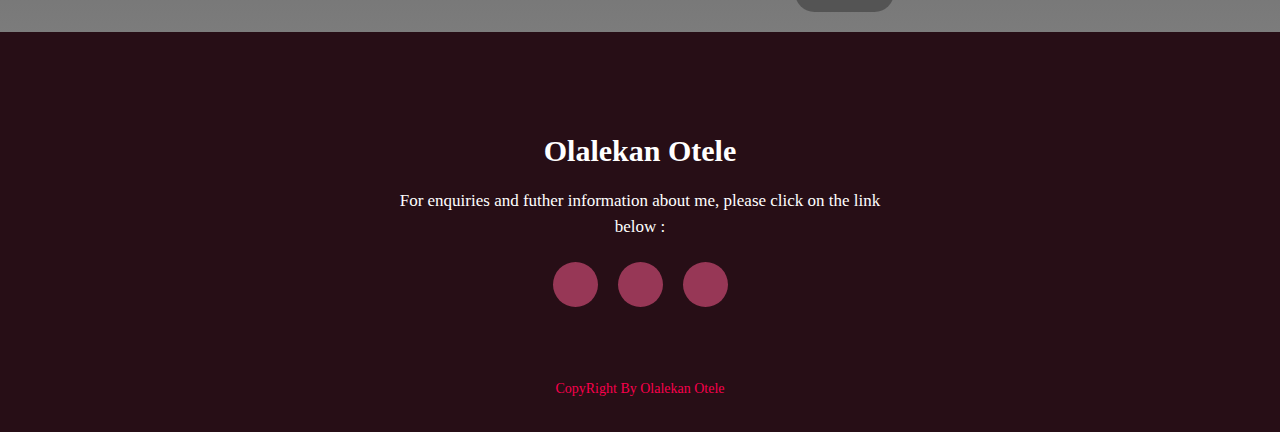
==== commit e4fbe42a: "added responsiveness" ====
--- a/index.html
+++ b/index.html
@@ -29,6 +29,16 @@
         <h1>Olalekan <span> Otele</span></h1>
         <h3>Front-end Engineer.</h3>
         
+        <div class="stack">
+          <p class="stack-text">Tech Stack :</p>
+          <img class="stack-img" src="img/html.png" alt="">
+          <img class="stack-img" src="img/css-3.png" alt="">
+          <img class="stack-img" src="img/javascript.png" alt="">
+          <img class="stack-img" src="img/react.png" alt="">
+          <img class="stack-img" src="img/Tailwind.png" alt="">
+          <img class="stack-img" src="img/bootstrap.png" alt="">
+        </div>
+        
         <div class="newslatter">
           <form name="submit-to-google-sheet">
             <input
@@ -55,36 +65,33 @@
           <h2>About</h2>
           <h5>Engineer & <span>Developer</span></h5>
           <p>
-            With over a year of experience, I'm a versatile frontend engineer proficient in various software and programming languages HTML , CSS, JavaScript,and library like React, Bootstrap, Tailwind and also understanding of Figma, Github and Git. 
-            Committed to continuous learning, I aim to positively influence my surroundings through impactful work. Specializing in front-end development, I excel in clean code, pixel-perfect design, and interactive web animations.
+            Hi, my name is Olalekan Otele, a versatile frontend engineer proficient in various software and programming languages HTML , CSS, JavaScript,and library like React, Bootstrap, Tailwind and also understanding of Figma, Github and Git. 
+            Committed to continuous learning, I aim to positively influence my surroundings through impactful work. Specializing in front-end development, I excel in clean code, pixel-perfect design, and optimization of user experience.
             My focus on responsive design ensures accessibility across all devices for a seamless user experience.
           </p>
           <div class="tab-title">
             <p class="tab-links active-link" onclick="opentab('skills')">Skills</p>
-            <p class="tab-links active-link" onclick="opentab('experience')">Experinece</p>
+            <p class="tab-links active-link" onclick="opentab('experience')">Experience</p>
             <p class="tab-links active-link" onclick="opentab('education')">Education</p>
           </div>
 
           <div class="tab-contents active-tab" id="skills">
             <ul>
-              <li><span>Frontend Engineer</span><br/>Designing Web/app Interfaces</li>
-              <li><span>Software Developer</span><br/>Designing Web/app Developement</li>
-              <li><span>App Developer</span><br/>Building Android/ios apps</li>
+              <li><span>Frontend Engineer</span><br/>Web development/app Interfaces</li>
+              <li><span>Software Developer</span><br/>Software/apps Developement</li>
+              <li><span>App Developer</span><br/> IT Support</li>
             </ul>
           </div>
           <div class="tab-contents" id="experience">
             <ul>
-              <li><span>2021 - Current</span><br/>Designing Web/app Interfaces</li>
-              <li><span>2019 - 2021</span><br/>Designing Web/app Developement</li>
-              <li><span>2017 - 2019</span><br/>Building Android/ios apps</li>
-              <li><span>2016 - 2017</span><br/>Building Android/ios apps</li>
+              <li><span>2024 - Current</span><br/>Web development/app Interfaces</li>
+              <li><span>2020 - Current</span><br/>IT Support and Administrator</li>
             </ul>
           </div>
           <div class="tab-contents" id="education">
             <ul>
-              <li><span>2016</span><br/>Designing Web/app Interfaces</li>
-              <li><span>2016</span><br/>Designing Web/app Developement</li>
-              <li><span>2014</span><br/>Building Android/ios apps</li>
+              <li><span>2021</span><br/>Yaba College Of Tehcnology, Yaba <span> &nbsp; HND Computer Science</span></li>
+              <li><span>2017</span><br/>Federal Polytechnic Ado, Ado-Ekiti <span> &nbsp; ND Computer Science</span></li>
             </ul>
           </div>
          
@@ -152,27 +159,27 @@
         </div>
         <div class="work-list">
         <div class="work">
-         <img src="img/pictu.jpeg"  alt="">
+         <img src="img/gym.png"  alt="">
            <div class="layer">
-            <h3>Social Media App</h3> 
-          <p class="pra">The app connect people together </p>
-          <a href="#"><i class="fa-solid fa-arrow-up-right-from-square"></i></a>
+            <h3>Gym Website</h3> 
+          <p class="pra"> At FitClub, we’re committed to helping you reach your fitness goals. Our modern facility offers a variety of equipment, classes, and services for all fitness levels. From strength training and cardio to yoga and pilates, we have something for everyone. Join our community and start your fitness journey today!</p>
+          <a href="https://iwork-out.netlify.app/" target="_blank"><i class="fa-solid fa-arrow-up-right-from-square"></i></a>
         </div>
           </div>
 
          <div class="work">
-           <img src="img/picture1.avif" alt="">
+           <img src="img/barber.png" alt="">
+           <div class="layer"><h3>Barber's Shop Website</h3>
+            <p class="pra">Cutyurhair offers top-notch barber services in a stylish and comfortable setting. Our skilled barbers specialize in haircuts, shaves, and grooming for men of all ages. Whether you need a classic cut or a modern style, we’ve got you covered. Visit us for a sharp look and a great experience!</p>
+            <a href="https://cutyurhair.netlify.app/" target="_blank"><i class="fa-solid fa-arrow-up-right-from-square"></i></a>
+          </div>
+          </div>
+         
+          <div class="work">
+           <img src="img/hotel.png" alt="">
            <div class="layer"><h3>Social Media App</h3>
             <p class="pra">The app connect people together </p>
-            <a href="#"><i class="fa-solid fa-arrow-up-right-from-square"></i></a>
-          </div>
-          </div>
-         
-          <div class="work">
-           <img src="img/pictu.jpeg" alt="">
-           <div class="layer"><h3>Social Media App</h3>
-            <p class="pra">The app connect people together </p>
-            <a href="#"><i class="fa-solid fa-arrow-up-right-from-square"></i></a>
+            <a href="https://yonainn.netlify.app/" target="_blank"><i class="fa-solid fa-arrow-up-right-from-square"></i></a>
           </div>
           </div>
         
@@ -188,12 +195,11 @@
             <div  class="sub-title">
             <h2>Contact</h2>
             </div>
-            <p><i class="fa-solid fa-paper-plane"></i><a href="mailto:lekanbiodun2@gmail.com" target="_blank">Send email</a</p>
-            <p><i class="fas fa-phone-square-alt"></i><a href="https://wa.me/09031850878" target="_blank">Whatsapp</a></p>
             <div class="social-icons">
               <a href="https://instagram.com" target="_blank"><i class="fa-brands fa-square-instagram"></i></a>
               <a href="https://twitter.com" target="_blank"><i class="fa-brands fa-twitter"></i></a>
               <a href="https://facebook.com" target="_blank"><i class="fa-brands fa-facebook"></i></a>
+              <a href="https://wa.me/09031850878" target="_blank"><i class="fa-brands fa-whatsapp"></i></a>
             </div>
             <a href="img/Olalekan Otele Resume.pdf" download class="btn btn2">Downlaod Resume</a>
             </div>
@@ -218,9 +224,9 @@
       :
       </p>
       <div class="social">
-        <a href="#"><i class="fa-brands fa-github"></i></a>
-        <a href="#"><i class="fa-brands fa-instagram"></i></a>
-        <a href="#"><i class="fa-brands fa-twitter"></i></a>
+        <a href="https://github.com/iOtele" target="_blank"><i class="fa-brands fa-github"></i></a>
+        <a href="https://x.com/leksydepark" target="_blank"><i class="fa-brands fa-instagram"></i></a>
+        <a href="https://github.com/leksydepark" target="_blank"><i class="fa-brands fa-twitter"></i></a>
       </div>
       <p class="end">CopyRight By Olalekan Otele</p>
     </footer>
--- a/Css/index.css
+++ b/Css/index.css
@@ -68,6 +68,23 @@
     top: 50%;
     left: 8%;
     transform: translateY(-50%);
+   }
+   .stack{
+    display: flex;
+    justify-content: space-between;
+    align-items: center;
+    margin: 20px 0;
+
+   }
+   .stack-text{
+    font-size: 20px;
+    font-weight: 700;
+    color: whitesmoke;
+    font-style: italic;
+   }
+   .stack-img{
+    width: 50px;
+
    }
    h1{
     color: white;
@@ -130,10 +147,6 @@
     background: linear-gradient(rgba(0, 0, 0, 0.7),rgba(68, 68, 68, 0.7));
 }
 
-.about img{
-    height:auto;
-    width: 350px;
-}
 
 .about-text{
     flex-basis: 50%;
@@ -141,6 +154,7 @@
 
 .about-col-1{
     flex-basis: 35%;
+    padding-top: 50px;
 }
 .about-col-1 img{
     width: 100%;
@@ -512,16 +526,27 @@
         font-size: 1.5em;
     }
     h1{
-        font-size: 35px;
+        font-size: 40px;
+       }
+       .stack{
+        display: flex;
+        justify-content: space-between;
+       }
+       .stack-text{
+        font-size: 15px;
+       }
+       .stack-img{
+        width: 30px;
+    
        }
        h3{
+        font-size: 30px;
+       }
+       h4{
         font-size: 20px;
        }
-       h4{
-        font-size: 10px;
-       }
        .newslatter form{
-        width: 260px;
+        width: 280px;
         }
         nav .fa-solid{
             font-size: 25px;
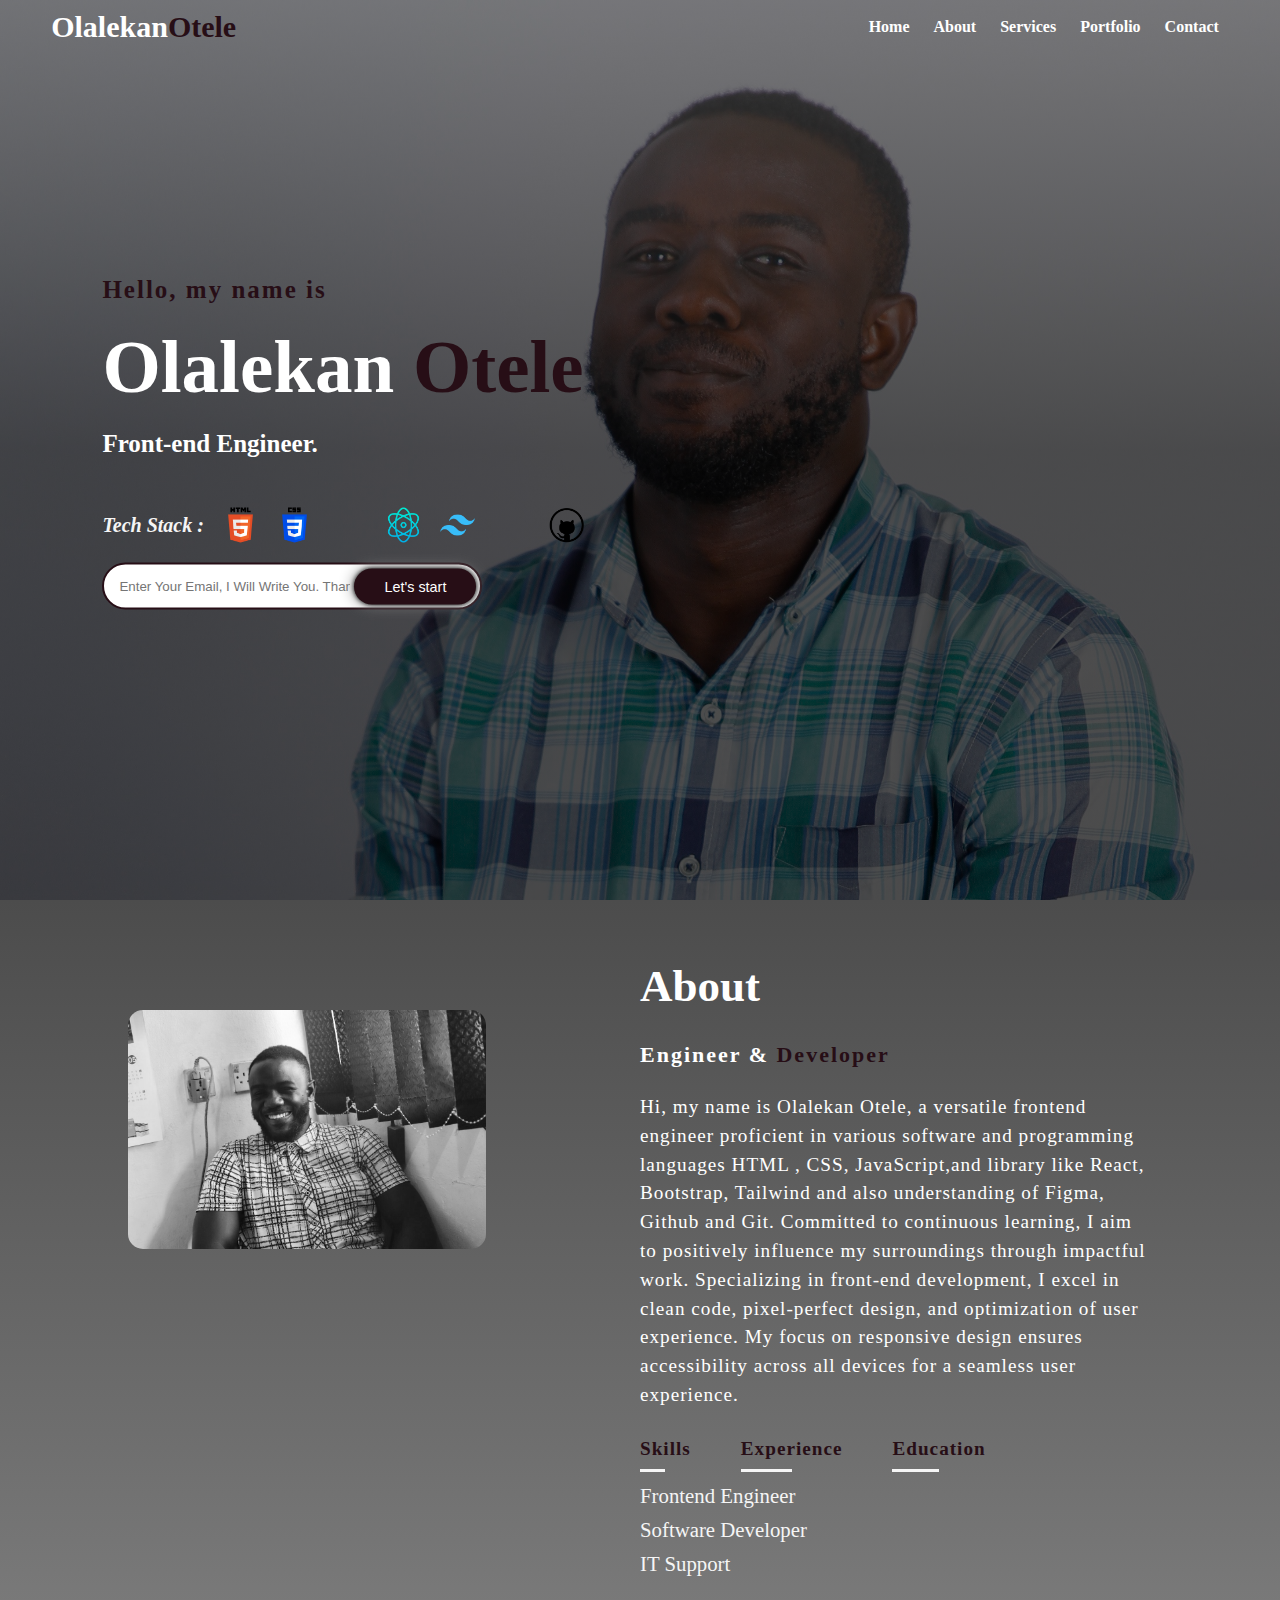
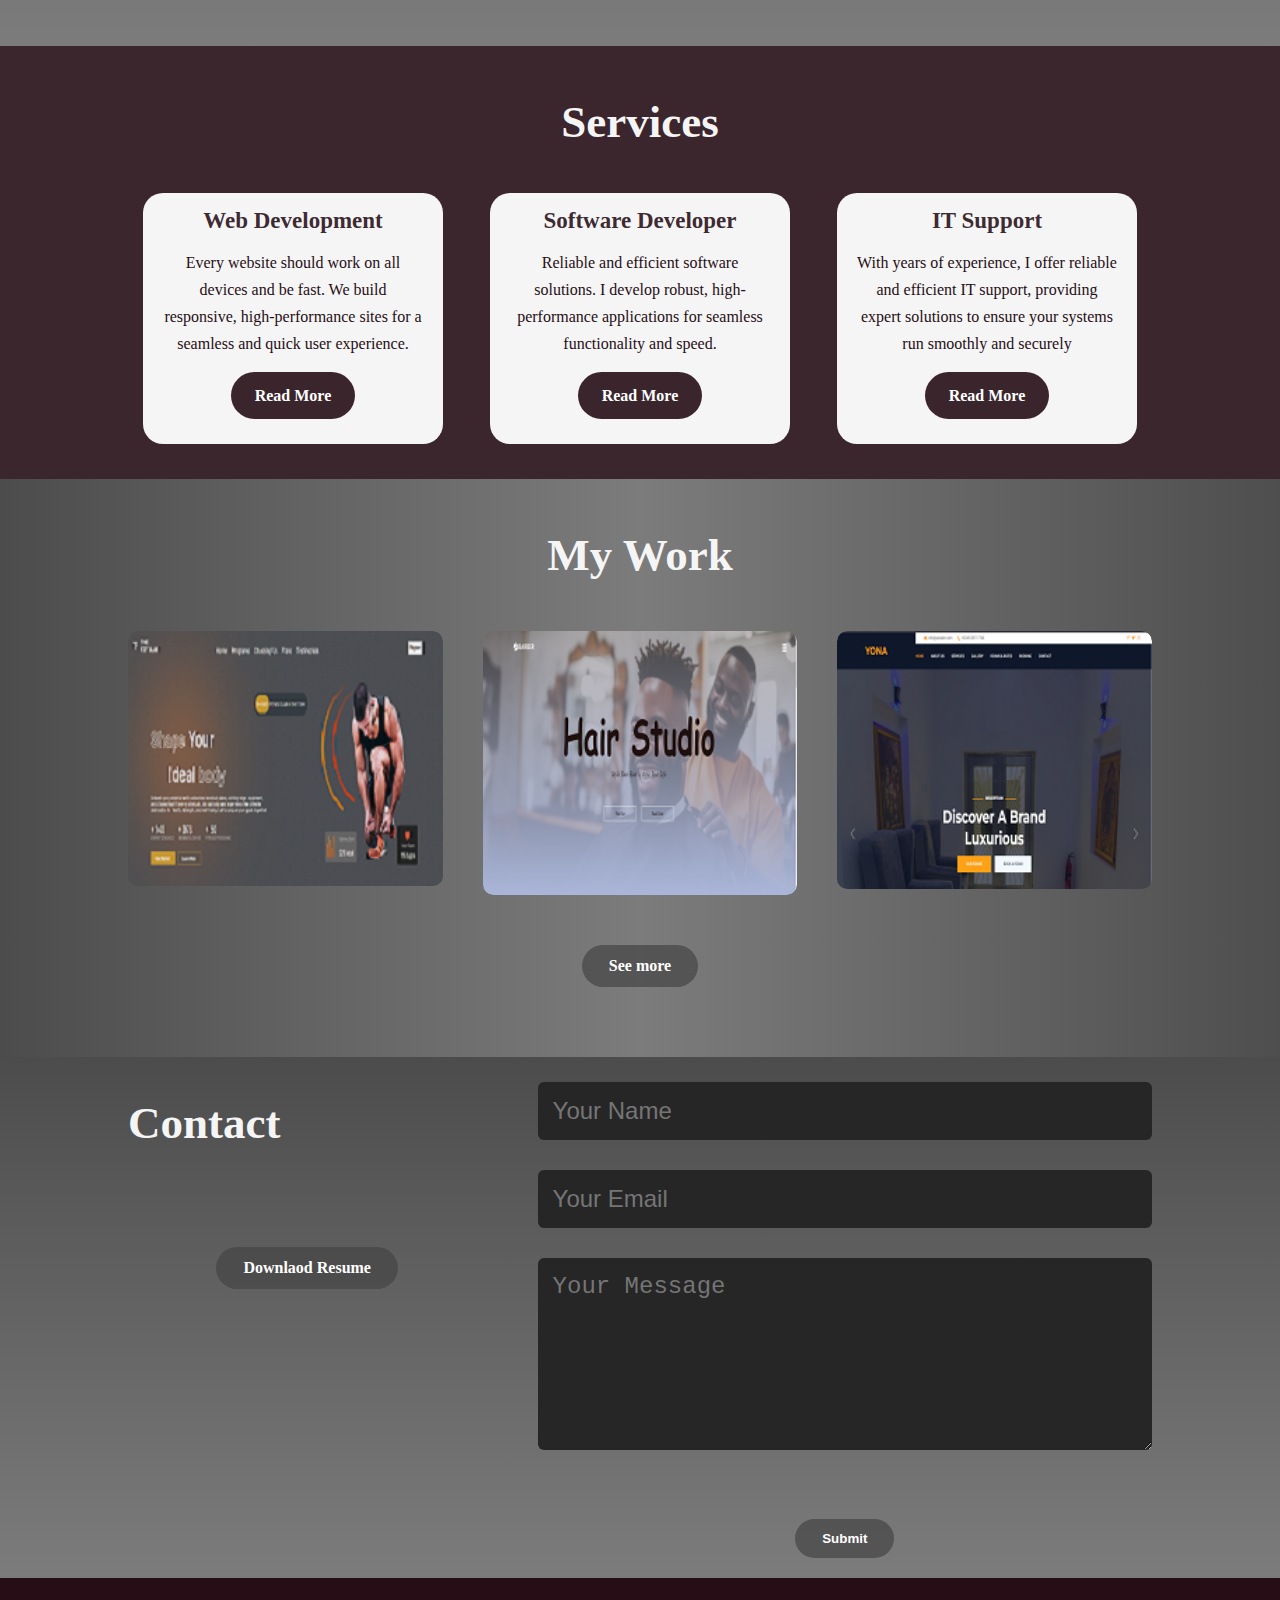
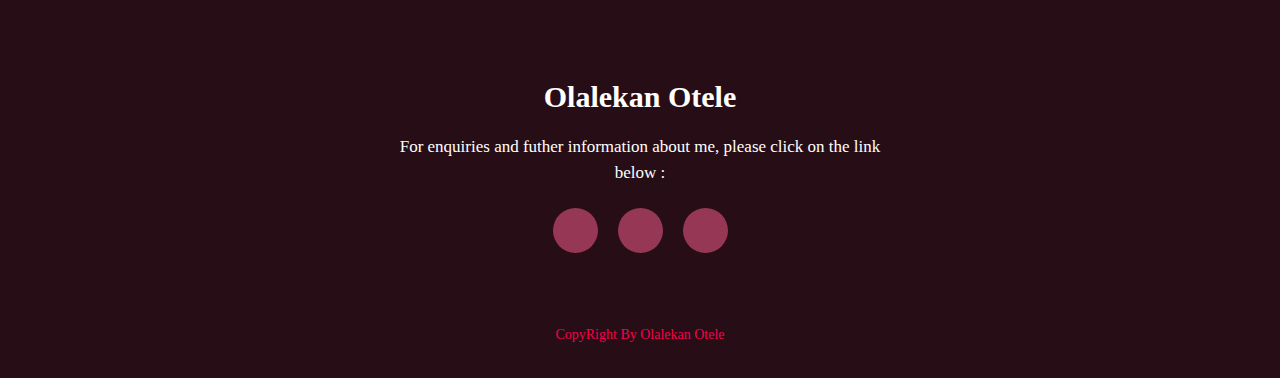
==== commit 98593633: "Added my work page" ====
--- a/index.html
+++ b/index.html
@@ -3,9 +3,15 @@
   <head>
     <meta charset="UTF-8" />
     <meta name="viewport" content="width=device-width, initial-scale=1.0" />
-    <link rel="stylesheet" href="https://cdnjs.cloudflare.com/ajax/libs/font-awesome/6.5.1/css/all.min.css" integrity="sha512-DTOQO9RWCH3ppGqcWaEA1BIZOC6xxalwEsw9c2QQeAIftl+Vegovlnee1c9QX4TctnWMn13TZye+giMm8e2LwA==" crossorigin="anonymous" referrerpolicy="no-referrer" />
+    <link
+      rel="stylesheet"
+      href="https://cdnjs.cloudflare.com/ajax/libs/font-awesome/6.5.1/css/all.min.css"
+      integrity="sha512-DTOQO9RWCH3ppGqcWaEA1BIZOC6xxalwEsw9c2QQeAIftl+Vegovlnee1c9QX4TctnWMn13TZye+giMm8e2LwA=="
+      crossorigin="anonymous"
+      referrerpolicy="no-referrer"
+    />
     <link rel="stylesheet" href="Css/index.css" />
-    
+
     <title>Portfolio</title>
   </head>
   <body>
@@ -28,17 +34,18 @@
         <h4>Hello, my name is</h4>
         <h1>Olalekan <span> Otele</span></h1>
         <h3>Front-end Engineer.</h3>
-        
+
         <div class="stack">
           <p class="stack-text">Tech Stack :</p>
-          <img class="stack-img" src="img/html.png" alt="">
-          <img class="stack-img" src="img/css-3.png" alt="">
-          <img class="stack-img" src="img/javascript.png" alt="">
-          <img class="stack-img" src="img/react.png" alt="">
-          <img class="stack-img" src="img/Tailwind.png" alt="">
-          <img class="stack-img" src="img/bootstrap.png" alt="">
-        </div>
-        
+          <img class="stack-img" src="img/html.png" alt="" />
+          <img class="stack-img" src="img/css-3.png" alt="" />
+          <img class="stack-img" src="img/javascript.png" alt="" />
+          <img class="stack-img" src="img/react.png" alt="" />
+          <img class="stack-img" src="img/Tailwind.png" alt="" />
+          <img class="stack-img" src="img/bootstrap.png" alt="" />
+          <img class="stack-img" src="img/github.png" alt="" />
+        </div>
+
         <div class="newslatter">
           <form name="submit-to-google-sheet">
             <input
@@ -48,8 +55,8 @@
               id="mail"
               placeholder="Enter Your Email, I Will Write You. Thank You"
             />
-            <input type="submit"  value="Let's start" />
-            </form>
+            <input type="submit" value="Let's start" />
+          </form>
           <span id="msg"></span>
         </div>
       </div>
@@ -57,253 +64,333 @@
     <!-----------About section start------------>
     <section id="about">
       <div class="container">
-      <div class="row">
-        <div class="about-col-1">
-          <img  src="img/selfie-2.jpg" alt="" />
-        </div>
-        <div class="about-text">
-          <h2>About</h2>
-          <h5>Engineer & <span>Developer</span></h5>
-          <p>
-            Hi, my name is Olalekan Otele, a versatile frontend engineer proficient in various software and programming languages HTML , CSS, JavaScript,and library like React, Bootstrap, Tailwind and also understanding of Figma, Github and Git. 
-            Committed to continuous learning, I aim to positively influence my surroundings through impactful work. Specializing in front-end development, I excel in clean code, pixel-perfect design, and optimization of user experience.
-            My focus on responsive design ensures accessibility across all devices for a seamless user experience.
-          </p>
-          <div class="tab-title">
-            <p class="tab-links active-link" onclick="opentab('skills')">Skills</p>
-            <p class="tab-links active-link" onclick="opentab('experience')">Experience</p>
-            <p class="tab-links active-link" onclick="opentab('education')">Education</p>
-          </div>
-
-          <div class="tab-contents active-tab" id="skills">
-            <ul>
-              <li><span>Frontend Engineer</span><br/>Web development/app Interfaces</li>
-              <li><span>Software Developer</span><br/>Software/apps Developement</li>
-              <li><span>App Developer</span><br/> IT Support</li>
-            </ul>
-          </div>
-          <div class="tab-contents" id="experience">
-            <ul>
-              <li><span>2024 - Current</span><br/>Web development/app Interfaces</li>
-              <li><span>2020 - Current</span><br/>IT Support and Administrator</li>
-            </ul>
-          </div>
-          <div class="tab-contents" id="education">
-            <ul>
-              <li><span>2021</span><br/>Yaba College Of Tehcnology, Yaba <span> &nbsp; HND Computer Science</span></li>
-              <li><span>2017</span><br/>Federal Polytechnic Ado, Ado-Ekiti <span> &nbsp; ND Computer Science</span></li>
-            </ul>
-          </div>
-         
-          <!-- <button type="button">About Me</button> -->
-        </div>
-      </div>
-    </div>
+        <div class="row">
+          <div class="about-col-1">
+            <img src="img/selfie-2.jpg" alt="" />
+          </div>
+          <div class="about-text">
+            <h2>About</h2>
+            <h5>Engineer & <span>Developer</span></h5>
+            <p>
+              Hi, my name is Olalekan Otele, a versatile frontend engineer
+              proficient in various software and programming languages HTML ,
+              CSS, JavaScript,and library like React, Bootstrap, Tailwind and
+              also understanding of Figma, Github and Git. Committed to
+              continuous learning, I aim to positively influence my surroundings
+              through impactful work. Specializing in front-end development, I
+              excel in clean code, pixel-perfect design, and optimization of
+              user experience. My focus on responsive design ensures
+              accessibility across all devices for a seamless user experience.
+            </p>
+            <div class="tab-title">
+              <p class="tab-links active-link" onclick="opentab('skills')">
+                Skills
+              </p>
+              <p class="tab-links active-link" onclick="opentab('experience')">
+                Experience
+              </p>
+              <p class="tab-links active-link" onclick="opentab('education')">
+                Education
+              </p>
+            </div>
+
+            <div class="tab-contents active-tab" id="skills">
+              <ul>
+                <li><span>Frontend Engineer</span><br /></li>
+                <li><span>Software Developer</span><br /></li>
+                <li><span>IT Support</span><br /></li>
+              </ul>
+            </div>
+            <div class="tab-contents" id="experience">
+              <ul>
+                <li>
+                  <span>2024 - Current</span><br />Web development/app
+                  Interfaces
+                </li>
+                <li>
+                  <span>2020 - Current</span><br />IT Support and Administrator
+                </li>
+              </ul>
+            </div>
+            <div class="tab-contents" id="education">
+              <ul>
+                <li>
+                  <span>2021</span><br />Yaba College Of Tehcnology, Yaba
+                  <span> &nbsp; HND Computer Science</span>
+                </li>
+                <li>
+                  <span>2017</span><br />Federal Polytechnic Ado, Ado-Ekiti
+                  <span> &nbsp; ND Computer Science</span>
+                </li>
+              </ul>
+            </div>
+          </div>
+        </div>
+      </div>
     </section>
     <!------------Service section start------------>
     <section id="service">
       <div class="container">
-      <div class="sub-title">
-        <h2>Services</h2>
-      </div>
-      <div class="row">
-        <div class="card">
-          <i class="fas fa-code"></i>
-          <h5>Web Development</h5>
-          <div class="pra">
-            <p>
-              Every website should work on all devices and be fast. We build responsive,
-              high-performance sites for a seamless and quick user experience.
-            </p>
-
-            <p style="text-align: center">
-              <a class="button" href="#">Read More</a>
-            </p>
-          </div>
-        </div>
-
-        <div class="card">
-          <i class="fa-solid fa-code"></i>
-          <h5>Software Developer</h5>
-          <div class="pra">
-            <p>
-              Reliable and efficient software solutions. I develop robust, 
-              high-performance applications for seamless functionality and speed.<p style="text-align: center">
-              <a class="button" href="#">Read More</a>
-            </p>
-          </div>
-        </div>
-
-        <div class="card">
-          <i class="fas fa-bars"></i>
-          <h5>IT Support</h5>
-          <div class="pra">
-            <p>
-              With years of experience, I offer reliable and efficient IT support,
-              providing expert solutions to ensure your systems run smoothly and securely
-            </p>
-
-            <p style="text-align: center">
-              <a class="button" href="#">Read More</a>
-            </p>
-          </div>
-        </div>
-      </div>
-    </div>
-  </section>
-     <!------Portfolio----->
-     <section id="portfolio">
+        <div class="sub-title">
+          <h2>Services</h2>
+        </div>
+        <div class="row">
+          <div class="card">
+            <i class="fas fa-code"></i>
+            <h5>Web Development</h5>
+            <div class="pra">
+              <p>
+                Every website should work on all devices and be fast. We build
+                responsive, high-performance sites for a seamless and quick user
+                experience.
+              </p>
+
+              <p style="text-align: center">
+                <a class="button" href="#">Read More</a>
+              </p>
+            </div>
+          </div>
+
+          <div class="card">
+            <i class="fa-solid fa-code"></i>
+            <h5>Software Developer</h5>
+            <div class="pra">
+              <p>
+                Reliable and efficient software solutions. I develop robust,
+                high-performance applications for seamless functionality and
+                speed.
+              </p>
+
+              <p style="text-align: center">
+                <a class="button" href="#">Read More</a>
+              </p>
+            </div>
+          </div>
+
+          <div class="card">
+            <i class="fas fa-bars"></i>
+            <h5>IT Support</h5>
+            <div class="pra">
+              <p>
+                With years of experience, I offer reliable and efficient IT
+                support, providing expert solutions to ensure your systems run
+                smoothly and securely
+              </p>
+
+              <p style="text-align: center">
+                <a class="button" href="#">Read More</a>
+              </p>
+            </div>
+          </div>
+        </div>
+      </div>
+    </section>
+    <!------Portfolio----->
+    <section id="portfolio">
       <div class="container">
         <div class="sub-title">
           <h2>My Work</h2>
         </div>
         <div class="work-list">
-        <div class="work">
-         <img src="img/gym.png"  alt="">
-           <div class="layer">
-            <h3>Gym Website</h3> 
-          <p class="pra"> At FitClub, we’re committed to helping you reach your fitness goals. Our modern facility offers a variety of equipment, classes, and services for all fitness levels. From strength training and cardio to yoga and pilates, we have something for everyone. Join our community and start your fitness journey today!</p>
-          <a href="https://iwork-out.netlify.app/" target="_blank"><i class="fa-solid fa-arrow-up-right-from-square"></i></a>
-        </div>
-          </div>
-
-         <div class="work">
-           <img src="img/barber.png" alt="">
-           <div class="layer"><h3>Barber's Shop Website</h3>
-            <p class="pra">Cutyurhair offers top-notch barber services in a stylish and comfortable setting. Our skilled barbers specialize in haircuts, shaves, and grooming for men of all ages. Whether you need a classic cut or a modern style, we’ve got you covered. Visit us for a sharp look and a great experience!</p>
-            <a href="https://cutyurhair.netlify.app/" target="_blank"><i class="fa-solid fa-arrow-up-right-from-square"></i></a>
-          </div>
-          </div>
-         
           <div class="work">
-           <img src="img/hotel.png" alt="">
-           <div class="layer"><h3>Social Media App</h3>
-            <p class="pra">The app connect people together </p>
-            <a href="https://yonainn.netlify.app/" target="_blank"><i class="fa-solid fa-arrow-up-right-from-square"></i></a>
-          </div>
-          </div>
-        
-      </div>
-      <a href="#" class="btn">See more</a>
-     </div>
-     </section>
+            <img src="img/gym.png" alt="" />
+            <div class="layer">
+              <h3>Gym Website</h3>
+              <p class="pra">
+                At FitClub, we’re committed to helping you reach your fitness
+                goals. Our modern facility offers a variety of equipment,
+                classes, and services for all fitness levels. From strength
+                training and cardio to yoga and pilates, we have something for
+                everyone. Join our community and start your fitness journey
+                today!
+              </p>
+              <a href="https://iwork-out.netlify.app/" target="_blank"
+                ><i class="fa-solid fa-arrow-up-right-from-square"></i
+              ></a>
+            </div>
+          </div>
+
+          <div class="work">
+            <img src="img/barber.png" alt="" />
+            <div class="layer">
+              <h3>Barber's Shop Website</h3>
+              <p class="pra">
+                Cutyurhair offers top-notch barber services in a stylish and
+                comfortable setting. Our skilled barbers specialize in haircuts,
+                shaves, and grooming for men of all ages. Whether you need a
+                classic cut or a modern style, we’ve got you covered. Visit us
+                for a sharp look and a great experience!
+              </p>
+              <a href="https://cutyurhair.netlify.app/" target="_blank"
+                ><i class="fa-solid fa-arrow-up-right-from-square"></i
+              ></a>
+            </div>
+          </div>
+
+          <div class="work">
+            <img src="img/hotel.png" alt="" />
+            <div class="layer">
+              <h3>Hotel Website</h3>
+              <p class="pra">
+                Enjoy luxury and comfort at yonainn. Our stylish rooms, top-tier
+                amenities, and exceptional service make for a memorable stay.
+                Perfect for business or leisure. Book now and experience the
+                best in hospitality.
+              </p>
+              <a href="https://yonainn.netlify.app/" target="_blank"
+                ><i class="fa-solid fa-arrow-up-right-from-square"></i
+              ></a>
+            </div>
+          </div>
+        </div>
+        <a href="mywork.html" class="btn">See more</a>
+      </div>
+    </section>
     <!-------contact Me----->
     <section id="contact">
       <div class="container">
         <div class="row">
           <div class="contact-left">
-            <div  class="sub-title">
-            <h2>Contact</h2>
+            <div class="sub-title">
+              <h2>Contact</h2>
             </div>
             <div class="social-icons">
-              <a href="https://instagram.com" target="_blank"><i class="fa-brands fa-square-instagram"></i></a>
-              <a href="https://twitter.com" target="_blank"><i class="fa-brands fa-twitter"></i></a>
-              <a href="https://facebook.com" target="_blank"><i class="fa-brands fa-facebook"></i></a>
-              <a href="https://wa.me/09031850878" target="_blank"><i class="fa-brands fa-whatsapp"></i></a>
-            </div>
-            <a href="img/Olalekan Otele Resume.pdf" download class="btn btn2">Downlaod Resume</a>
-            </div>
-              <div class="contact-right">
-              <form class="form-input" name="submit-to-google-sheet">
-                <input type="text" name="Name" placeholder="Your Name" required>
-                <input type="email" name="Email" placeholder="Your Email" required>
-                <textarea name="Message" rows="6" placeholder="Your Message" id="textarea"></textarea>
-                <button type="submit" class="btn btn2">Submit</button>
-                </form>
-              <span id="msg"></span>
-            </div>
+              <a href="https://https://github.com/iOtele" target="_blank"
+                ><i class="fa-brands fa-github"></i
+              ></a>
+              <a href="https://instagram.com" target="_blank"
+                ><i class="fa-brands fa-square-instagram"></i
+              ></a>
+              <a href="https://twitter.com/leksydepark" target="_blank"
+                ><i class="fa-brands fa-twitter"></i
+              ></a>
+              <a href="https://wa.me/09031850878" target="_blank"
+                ><i class="fa-brands fa-whatsapp"></i
+              ></a>
+            </div>
+            <a href="img/Olalekan Otele Resume.pdf" download class="btn btn2"
+              >Downlaod Resume</a
+            >
+          </div>
+          <div class="contact-right">
+            <form class="form-input" name="submit-to-google-sheet">
+              <input type="text" name="Name" placeholder="Your Name" required />
+              <input
+                type="email"
+                name="Email"
+                placeholder="Your Email"
+                required
+              />
+              <textarea
+                name="Message"
+                rows="6"
+                placeholder="Your Message"
+                id="textarea"
+              ></textarea>
+              <button type="submit" class="btn btn2">Submit</button>
+            </form>
+            <span id="msg"></span>
+          </div>
         </div>
       </div>
     </section>
 
     <!-----------footer start------>
-    <footer >
+    <footer>
       <p>Olalekan Otele</p>
       <p>
-        For enquiries and futher information about me, please click on the link below
-      :
+        For enquiries and futher information about me, please click on the link
+        below :
       </p>
       <div class="social">
-        <a href="https://github.com/iOtele" target="_blank"><i class="fa-brands fa-github"></i></a>
-        <a href="https://x.com/leksydepark" target="_blank"><i class="fa-brands fa-instagram"></i></a>
-        <a href="https://github.com/leksydepark" target="_blank"><i class="fa-brands fa-twitter"></i></a>
+        <a href="https://github.com/iOtele" target="_blank"
+          ><i class="fa-brands fa-github"></i
+        ></a>
+        <a href="https://x.com/leksydepark" target="_blank"
+          ><i class="fa-brands fa-instagram"></i
+        ></a>
+        <a href="https://github.com/leksydepark" target="_blank"
+          ><i class="fa-brands fa-twitter"></i
+        ></a>
       </div>
       <p class="end">CopyRight By Olalekan Otele</p>
     </footer>
-  
-
-
-   
-    <button onclick="topFunction()" id="myBtn" title="Go to top">Top</button>
- 
-     <script>
-
+
+    <button onclick="topFunction()" id="myBtn" title="Go to top">
+      <i class="fa-solid fa-arrow-up"></i>
+    </button>
+
+    <script>
       // Get the button:
-let mybutton = document.getElementById("myBtn");
-
-// When the user scrolls down 20px from the top of the document, show the button
-window.onscroll = function() {scrollFunction()};
-
-function scrollFunction() {
-  if (document.body.scrollTop > 20 || document.documentElement.scrollTop > 20) {
-    mybutton.style.display = "block";
-  } else {
-    mybutton.style.display = "none";
-  }
-}
-
-// When the user clicks on the button, scroll to the top of the document
-function topFunction() {
-  document.body.scrollTop = 0; // For Safari
-  document.documentElement.scrollTop = 0; // For Chrome, Firefox, IE and Opera
-}
-     </script>
-
-   <script >
-    
-    var tablinks = document.getElementsByClassName('tab-links');
-      var tabcontents = document.getElementsByClassName('tab-contents');
-      
-      function opentab(tabname){
-          for(tablink of tablinks){
-              tablink.classList.remove("active-link");
-          }
-          for(tabcontent of tabcontents){
-              tabcontent.classList.remove("active-tab");
-          }
-          event.currentTarget.classList.add("active-link");
-          document.getElementById(tabname).classList.add("active-tab")
-      }
-      
-      </script>
-   <script>
-    var sidemenu = document.getElementById('sidemenu');
-
-    function openmenu (){
-      sidemenu.style.right="0"
-      
-    }
-    function closemenu (){
-      sidemenu.style.right = "-200px"
-    }
-   </script>
-
-  <script>
-    const scriptURL = 'https://script.google.com/macros/s/AKfycbySPrGQckh54fLSPMP9P3pCwRCv7oE3B_QVIAkOYZa87SAzpvnugT3tby-okLMXOis-/exec'
-    const form = document.forms['submit-to-google-sheet']
-    const msg = document.getElementById('msg');
-  
-    form.addEventListener('submit', e => {
-      e.preventDefault()
-      fetch(scriptURL, { method: 'POST', body: new FormData(form)})
-        .then(response => {
-          msg.innerHTML = "Message sent successfully" 
-          setTimeout(function(){
-          msg.innerHTML = ""
-        }, 3000)
-      form.reset()
-      }).catch(error => console.error('Error!', error.message))
-    })
-  </script>
+      let mybutton = document.getElementById("myBtn");
+
+      // When the user scrolls down 20px from the top of the document, show the button
+      window.onscroll = function () {
+        scrollFunction();
+      };
+
+      function scrollFunction() {
+        if (
+          document.body.scrollTop > 20 ||
+          document.documentElement.scrollTop > 20
+        ) {
+          mybutton.style.display = "block";
+        } else {
+          mybutton.style.display = "none";
+        }
+      }
+
+      // When the user clicks on the button, scroll to the top of the document
+      function topFunction() {
+        document.body.scrollTop = 0; // For Safari
+        document.documentElement.scrollTop = 0; // For Chrome, Firefox, IE and Opera
+      }
+    </script>
+
+    <script>
+      var tablinks = document.getElementsByClassName("tab-links");
+      var tabcontents = document.getElementsByClassName("tab-contents");
+
+      function opentab(tabname) {
+        for (tablink of tablinks) {
+          tablink.classList.remove("active-link");
+        }
+        for (tabcontent of tabcontents) {
+          tabcontent.classList.remove("active-tab");
+        }
+        event.currentTarget.classList.add("active-link");
+        document.getElementById(tabname).classList.add("active-tab");
+      }
+    </script>
+    <script>
+      var sidemenu = document.getElementById("sidemenu");
+
+      function openmenu() {
+        sidemenu.style.right = "0";
+      }
+      function closemenu() {
+        sidemenu.style.right = "-200px";
+      }
+    </script>
+
+    <script>
+      const scriptURL =
+        "https://script.google.com/macros/s/AKfycbySPrGQckh54fLSPMP9P3pCwRCv7oE3B_QVIAkOYZa87SAzpvnugT3tby-okLMXOis-/exec";
+      const form = document.forms["submit-to-google-sheet"];
+      const msg = document.getElementById("msg");
+
+      form.addEventListener("submit", (e) => {
+        e.preventDefault();
+        fetch(scriptURL, { method: "POST", body: new FormData(form) })
+          .then((response) => {
+            msg.innerHTML = "Message sent successfully";
+            setTimeout(function () {
+              msg.innerHTML = "";
+            }, 3000);
+            form.reset();
+          })
+          .catch((error) => console.error("Error!", error.message));
+      });
+    </script>
   </body>
 </html>
--- a/Css/index.css
+++ b/Css/index.css
@@ -1,619 +1,631 @@
-*{
-    margin: 0;
-    padding: 0;
-    box-sizing: border-box;
-}
-
-html{
-    scroll-behavior: smooth;
-}
-#hero{
-    height: 100vh;
-    width: 100%;
-    background-image: linear-gradient(rgba(68, 68, 68, 0.7),
-    rgba(3, 3, 3, 0.7),rgba(0, 0, 0, 0.7)), url(/img/image-3.jpg);
-    background-position: left;
+* {
+  margin: 0;
+  padding: 0;
+  box-sizing: border-box;
+}
+
+html {
+  scroll-behavior: smooth;
+}
+#hero {
+  height: 100vh;
+  width: 100%;
+  background-image: linear-gradient(
+      rgba(68, 68, 68, 0.7),
+      rgba(3, 3, 3, 0.7),
+      rgba(0, 0, 0, 0.7)
+    ),
+    url(/img/image-3.jpg);
+  background-position: left;
+  background-size: cover;
+}
+#work {
+  position: fixed;
+  height: 50px;
+  width: 100%;
+  background-color: rgba(68, 68, 68, 0.2);
+  z-index: 1000;
+}
+
+.section {
+  height: 100vh;
+}
+.container {
+  padding: 10px 10%;
+}
+
+.row {
+  display: flex;
+  justify-content: space-between;
+  flex-wrap: wrap;
+}
+
+nav {
+  display: flex;
+  align-items: center;
+  justify-content: space-between;
+  padding-top: 10px;
+  padding-left: 4%;
+  padding-right: 4%;
+}
+nav .logo {
+  color: white;
+  font-size: 30px;
+  letter-spacing: 0;
+  cursor: pointer;
+}
+span {
+  color: rgb(39, 14, 22);
+}
+nav ul li {
+  list-style: none;
+  display: inline-block;
+  padding: 5px 10px;
+}
+nav ul li a {
+  color: white;
+  text-decoration: none;
+  font-weight: bold;
+  text-transform: capitalize;
+}
+nav ul li a:hover {
+  color: rgb(8, 110, 8);
+  transition: 0.5s;
+}
+
+.content {
+  position: absolute;
+  top: 50%;
+  left: 8%;
+  transform: translateY(-50%);
+}
+.stack {
+  display: flex;
+  justify-content: space-between;
+  align-items: center;
+  margin: 20px 0;
+}
+.stack-text {
+  font-size: 20px;
+  font-weight: 700;
+  color: whitesmoke;
+  font-style: italic;
+}
+.stack-img {
+  width: 35px;
+}
+h1 {
+  color: white;
+  margin: 20px 0px 20px;
+  font-size: 75px;
+}
+h3 {
+  color: white;
+  font-size: 25px;
+  margin-bottom: 50px;
+}
+h4 {
+  color: rgb(39, 14, 22);
+  letter-spacing: 2px;
+  font-size: 25px;
+}
+.newslatter form {
+  width: 380px;
+  max-width: 100%;
+  position: relative;
+}
+.newslatter #msg {
+  color: #0c0e0d;
+  margin-top: 15px;
+  display: block;
+  padding-left: 5px;
+}
+.newslatter form input:first-child {
+  display: inline-block;
+  width: 100%;
+  padding: 14px 130px 14px 15px;
+  border: 2px solid rgb(39, 14, 22);
+  outline: none;
+  border-radius: 30px;
+}
+.newslatter form input:last-child {
+  position: absolute;
+  display: inline-block;
+  outline: none;
+  border: none;
+  font-size: 0.9em;
+  border-radius: 30px;
+  padding: 10px 30px;
+  background-color: rgb(39, 14, 22);
+  color: white;
+  box-shadow: 0px 0px 5px #000, 0px 0px 15px #858585;
+  right: 6px;
+  top: 6px;
+}
+.newslatter form input:last-child:hover {
+  background-color: rgb(8, 110, 8);
+  color: black;
+  font-weight: bold;
+  transition: background-color 0.5s;
+}
+
+#about {
+  width: 100%;
+  padding: 50px 0px;
+  background: linear-gradient(rgba(0, 0, 0, 0.7), rgba(68, 68, 68, 0.7));
+}
+
+.about-text {
+  flex-basis: 50%;
+}
+
+.about-col-1 {
+  flex-basis: 35%;
+  padding-top: 50px;
+}
+.about-col-1 img {
+  width: 100%;
+  border-radius: 15px;
+}
+
+.about-text h2 {
+  color: white;
+  font-size: 45px;
+  text-transform: capitalize;
+  margin-bottom: 30px;
+}
+
+.about-text h5 {
+  color: white;
+  letter-spacing: 2px;
+  font-size: 22px;
+  margin-bottom: 25px;
+  text-transform: capitalize;
+}
+
+.about-text p {
+  color: white;
+  letter-spacing: 1px;
+  line-height: 1.5em;
+  font-size: 1.2em;
+}
+
+.tab-title {
+  display: flex;
+  margin: 25px 0 20px;
+}
+
+.tab-title .tab-links {
+  color: rgb(39, 14, 22);
+  margin-right: 50px;
+  font-size: 1.2em;
+  font-weight: 700;
+  cursor: pointer;
+  position: relative;
+}
+
+.tab-links::after {
+  content: "";
+  width: 0;
+  height: 3px;
+  background: whitesmoke;
+  position: absolute;
+  left: 0;
+  bottom: -8px;
+  transition: 0.5s;
+}
+
+.tab-links.active-link::after {
+  width: 50%;
+}
+.tab-contents {
+  display: none;
+}
+
+.tab-contents ul li {
+  list-style: none;
+  margin: 10px 0;
+  color: rgb(39, 14, 22);
+}
+.tab-contents ul li span {
+  color: whitesmoke;
+  font-size: 1.3em;
+}
+
+.tab-contents.active-tab {
+  display: block;
+}
+
+#service {
+  background: rgba(39, 14, 22, 0.9);
+  width: 100%;
+  padding: 10px 0px;
+}
+
+.sub-title h2 {
+  color: whitesmoke;
+  font-size: 45px;
+  font-weight: 600;
+  margin: 30px auto;
+  text-align: center;
+}
+
+.card {
+  height: fit-content;
+  width: 300px;
+  padding: 10px 20px;
+  background: whitesmoke;
+  border-radius: 20px;
+  margin: 15px;
+  position: relative;
+  overflow: hidden;
+  text-align: center;
+}
+
+.card i {
+  font-size: 25px;
+  display: block;
+  text-align: center;
+  margin: 5px 0px;
+  color: rgb(39, 14, 22);
+}
+
+h5 {
+  color: rgba(39, 14, 22, 0.9);
+  font-size: 23px;
+  margin-bottom: 15px;
+}
+.pra p {
+  color: rgb(39, 14, 22);
+  font-size: 16px;
+  line-height: 27px;
+  margin-bottom: 25px;
+}
+.card .button {
+  background: rgba(39, 14, 22, 0.9);
+  color: white;
+  text-decoration: none;
+  border: 2px solid transparent;
+  font-weight: bold;
+  padding: 13px 22px;
+  border-radius: 30px;
+  transition: 0.4s;
+}
+.card .button:hover {
+  background-color: transparent;
+  color: rgba(39, 14, 22, 0.9);
+  border: 2px solid rgb(8, 110, 8);
+  cursor: pointer;
+}
+
+#portfolio {
+  background: linear-gradient(
+    90deg,
+    rgba(0, 0, 0, 0.7),
+    rgba(68, 68, 68, 0.7),
+    rgba(3, 3, 3, 0.7)
+  );
+  width: 100%;
+  padding: 10px 0;
+}
+
+.work-list {
+  display: grid;
+  grid-template-columns: repeat(auto-fit, minmax(250px, 1fr));
+  grid-gap: 40px;
+  margin-top: 50px;
+}
+.work {
+  border-radius: 10px;
+  position: relative;
+  overflow: hidden;
+}
+.work img {
+  width: 100%;
+  border-radius: 10px;
+  display: block;
+  transition: transform 0.5s;
+}
+.layer {
+  width: 100%;
+  height: 0;
+  background: linear-gradient(rgba(0, 0, 0, 0.6), rgb(39, 14, 22));
+  border-radius: 10px;
+  position: absolute;
+  left: 0;
+  bottom: 0;
+  overflow: hidden;
+  display: flex;
+  align-items: center;
+  justify-content: center;
+  flex-direction: column;
+  padding: 0 40px;
+  text-align: center;
+  font-size: 14px;
+  transition: 0.5s;
+}
+
+.layer h3 {
+  font-weight: 500;
+  margin-bottom: 20px;
+}
+.layer p {
+  color: whitesmoke;
+}
+
+.layer a {
+  margin-top: 20px;
+  color: rgb(39, 14, 22);
+  text-decoration: none;
+  font-size: 15px;
+  line-height: 40px;
+  background: whitesmoke;
+  width: 40px;
+  height: 40px;
+  border-radius: 50%;
+  text-align: center;
+}
+
+.work:hover img {
+  transform: scale(1.1);
+}
+
+.work:hover .layer {
+  height: 100%;
+}
+
+#contact {
+  background: linear-gradient(rgba(0, 0, 0, 0.7), rgba(68, 68, 68, 0.7));
+  height: auto;
+  width: 100%;
+}
+
+.contact-left {
+  flex-basis: 35%;
+}
+
+.contact-left p {
+  margin-top: 5px;
+  font-size: 1.6em;
+}
+.contact-left p i {
+  color: rgb(39, 14, 22);
+  margin-right: 10px;
+  font-size: 20px;
+}
+.social-icons {
+  margin-top: 10px;
+}
+.social-icons a {
+  text-decoration: none;
+  font-size: 30px;
+  margin-right: 15px;
+  color: rgb(39, 14, 22);
+  display: inline-block;
+  transition: transfrom 0.5s;
+}
+.social-icons a:hover {
+  color: rgb(51, 50, 51);
+  transform: translate(2px);
+}
+.contact-left h2 {
+  text-align: left;
+}
+
+.btn {
+  background-color: rgba(68, 68, 68, 0.7);
+  display: block;
+  margin: 50px auto;
+  width: fit-content;
+  border: 2px solid transparent;
+  text-decoration: none;
+  font-weight: bold;
+  color: #fff;
+  padding: 10px 25px;
+  border-radius: 30px;
+  transition: transform background-color 0.5s;
+}
+
+.btn:hover {
+  border: 1px solid rgb(51, 50, 51);
+  background: transparent;
+  transform: scale(1.2);
+}
+.contact-right form {
+  width: 100%;
+}
+
+.contact-right {
+  flex-basis: 60%;
+}
+
+.form .btn2 {
+  padding: 14px 10px;
+  font-size: 1.3em;
+  margin-top: 10px;
+  cursor: pointer;
+}
+
+.form-input input,
+form textarea {
+  width: 100%;
+  border: 0;
+  outline: none;
+  background: #262626;
+  padding: 15px;
+  margin: 15px 0;
+  color: #fff;
+  font-size: 1.5rem;
+  border-radius: 6px;
+}
+
+footer {
+  position: relative;
+  width: 100%;
+  height: 400px;
+  background: rgb(39, 14, 22);
+  display: flex;
+  flex-direction: column;
+  justify-content: center;
+  align-items: center;
+}
+footer p:nth-child(1) {
+  font-size: 30px;
+  color: white;
+  margin-bottom: 20px;
+  font-weight: bold;
+}
+footer p:nth-child(2) {
+  color: white;
+  font-size: 17px;
+  width: 500px;
+  text-align: center;
+  line-height: 26px;
+}
+.social {
+  display: flex;
+}
+.social a {
+  width: 45px;
+  height: 45px;
+  display: flex;
+  align-items: center;
+  justify-content: center;
+  background: rgb(151, 55, 86);
+  border-radius: 50%;
+  margin: 22px 10px;
+  text-decoration: none;
+  font-size: 20px;
+}
+.social a:hover {
+  transform: scale(1.3);
+  transition: 0.5s;
+}
+.end {
+  position: absolute;
+  color: rgb(249, 0, 77);
+  bottom: 35px;
+  font-size: 14px;
+}
+
+nav .fa-solid {
+  display: none;
+}
+#msg {
+  color: #000000;
+  margin-top: -40px;
+  display: block;
+}
+
+@media screen and (max-width: 600px) {
+  .hero {
+    background-image: linear-gradient(
+        90deg,
+        rgba(0, 0, 0, 0.7),
+        rgba(0, 0, 0, 0.7),
+        rgba(100, 0, 0, 0.7)
+      ),
+      url(/img/mobile-img.jpg);
+    background-position: center;
     background-size: cover;
-}
-
-.section {
-    height: 100vh;
-}
-.container{
-    padding: 10px 10%;
-} 
-
-.row{
+  }
+  .row {
+    display: flex;
+    justify-content: center;
+  }
+
+  nav .logo {
+    font-size: 1.5em;
+  }
+  h1 {
+    font-size: 40px;
+  }
+  .stack {
     display: flex;
     justify-content: space-between;
-    flex-wrap: wrap;
-}
-
-nav{
-    display: flex;
-    align-items: center;
-    justify-content: space-between;
-    padding-top: 10px;
-    padding-left: 4%;
-    padding-right: 4%;
-}
-nav .logo{
-    color: white;
+    margin-bottom: 50px;
+  }
+  .stack-text {
+    font-size: 15px;
+  }
+  .stack-img {
+    width: 30px;
+  }
+  h3 {
     font-size: 30px;
-    letter-spacing: 0;
-    cursor: pointer;
-    }
-span{
-    color:rgb(39, 14, 22);
-    }
-nav ul li{
-    list-style: none;
-    display: inline-block;
-    padding: 5px 10px;
-}
-nav ul li a{
-    color: white;
-    text-decoration: none;
-    font-weight: bold;
-    text-transform: capitalize;
-}
-nav ul li a:hover{
-    color:rgb(8, 110, 8);
-    transition: 0.5s;
-}
-
-
-.content{
-    position: absolute;
-    top: 50%;
-    left: 8%;
-    transform: translateY(-50%);
-   }
-   .stack{
-    display: flex;
-    justify-content: space-between;
-    align-items: center;
-    margin: 20px 0;
-
-   }
-   .stack-text{
+  }
+  h4 {
     font-size: 20px;
-    font-weight: 700;
-    color: whitesmoke;
-    font-style: italic;
-   }
-   .stack-img{
-    width: 50px;
-
-   }
-   h1{
-    color: white;
-    margin: 20px 0px 20px ;
-    font-size: 75px;
-   }
-   h3{
-    color: white;
-    font-size: 25px;
-    margin-bottom: 50px;
-   }
-   h4{
-    color: rgb(39, 14, 22);
-    letter-spacing: 2px;
-    font-size: 25px;
-   }
-   .newslatter form{
-    width: 380px;
-    max-width: 100%;
-    position: relative;
-   }
-   .newslatter #msg{
-    color: #0c0e0d;
-    margin-top: 15px;
-    display: block;
-    padding-left: 5px;
-   }
-   .newslatter form input:first-child{
-    display: inline-block;
-    width: 100%;
-    padding: 14px 130px 14px 15px;
-    border: 2px solid rgb(39, 14, 22);;
-    outline: none;
-    border-radius: 30px;
-   }
-   .newslatter form input:last-child{
-    position: absolute;
-    display: inline-block;
-    outline: none; 
-    border: none;
-    font-size: .9em;
-    border-radius: 30px;
-    padding: 10px 30px;
-    background-color:rgb(39, 14, 22); 
-    color: white;
-    box-shadow: 0px 0px 5px #000,0px 0px 15px #858585;
-    right: 6px;
-    top: 6px;
-   }
-   .newslatter form input:last-child:hover{
-    background-color:rgb(8, 110, 8);
-    color: black;
-    font-weight: bold;
-    transition: background-color .5s;
-}
-
-#about{
-    width: 100%;
-    padding: 50px 0px;
-    background: linear-gradient(rgba(0, 0, 0, 0.7),rgba(68, 68, 68, 0.7));
-}
-
-
-.about-text{
-    flex-basis: 50%;
-}
-
-.about-col-1{
-    flex-basis: 35%;
-    padding-top: 50px;
-}
-.about-col-1 img{
-    width: 100%;
-    border-radius: 15px;
-}
-
-.about-text h2{
-    color: white;
-    font-size: 45px;
-    text-transform: capitalize;
-    margin-bottom: 30px;
-   }
-
-.about-text h5{
-    color: white;
-    letter-spacing: 2px;
-    font-size: 22px;
-    margin-bottom: 25px;
-    text-transform: capitalize;
-}
-
-.about-text p{
-    color: white;
-    letter-spacing: 1px;
-    line-height: 1.5em;
-    font-size: 1.2em;
-}
-
-.tab-title{
-    display: flex;
-    margin: 25px 0 20px;
-}
-
-.tab-title .tab-links{
-    color: rgb(39, 14, 22);
-    margin-right: 50px;
-    font-size: 1.2em;
-    font-weight: 700;
-    cursor: pointer;
-    position: relative;
-}
-
-.tab-links::after{
-    content: "";
-    width: 0;
-    height: 3px;
-    background: whitesmoke;
-    position: absolute;
-    left: 0;
-    bottom: -8px;
-    transition: 0.5s;
-}
-
-.tab-links.active-link::after{
-    width: 50%;
-}
-.tab-contents{
-    display: none;
-}
-
-.tab-contents ul li{
-    list-style: none;
-    margin: 10px 0;
-    color: rgb(39, 14, 22);
-}
-.tab-contents ul li span{
-    color: whitesmoke;
-    font-size: 1.3em ;
-}
-
-.tab-contents.active-tab{
-    display: block;
-}
-
-
-#service{
-    background: rgba(39, 14, 22, 0.9);
-    width: 100%;
-    padding: 10px 0px;
-}
-
-.sub-title h2{
-    color: whitesmoke;
-    font-size: 45px;
-    font-weight: 600;
-    margin: 30px auto;
-    text-align: center;
-}
-
-.card{
-    height: fit-content;
-    width: 300px;
-    padding: 10px 20px;
-    background: whitesmoke;
-    border-radius: 20px;
-    margin: 15px;
-    position: relative;
-    overflow: hidden;
-    text-align: center;
-}
-
-.card i{
+  }
+  .newslatter form {
+    width: 280px;
+  }
+  nav .fa-solid {
     font-size: 25px;
     display: block;
+    cursor: pointer;
+  }
+  nav ul {
+    position: fixed;
+    background: #301d23;
+    top: 0;
+    right: -150px;
+    width: 150px;
+    height: 100vh;
+    padding-top: 50px;
+    z-index: 2;
+    transition: right 0.5s;
+  }
+  nav ul .fa-solid {
+    position: absolute;
+    top: 25px;
+    left: 10px;
+    cursor: pointer;
+  }
+  nav ul li {
+    display: block;
+    margin: 15px;
+  }
+  .sub-title {
+    font-size: 40px;
+  }
+  .about-col-1,
+  .about-text {
     text-align: center;
-    margin: 5px 0px;
-    color:rgb(39, 14, 22);
-}
-
-h5{
-    color: rgba(39, 14, 22, 0.9);
-    font-size: 23px;
-    margin-bottom: 15px;
-    }
-   .pra p{
-    color: rgb(39, 14, 22);
-    font-size: 16px;
-    line-height: 27px;
-    margin-bottom: 25px;
-    }
-    .card .button{
-    background: rgba(39, 14, 22, 0.9);
-    color: white;
-    text-decoration: none;
-    border: 2px solid transparent;
-    font-weight: bold;
-    padding: 13px 22px;
-    border-radius: 30px;
-    transition: .4s;
-    } 
-    .card .button:hover{
-    background-color: transparent;
-    color: rgba(39, 14, 22, 0.9);
-    border: 2px solid rgb(8, 110, 8);
-    cursor: pointer;
-    }
-
-    
-#portfolio{
-    background: linear-gradient(90deg, rgba(0, 0, 0, 0.7),rgba(68, 68, 68, 0.7),
-    rgba(3, 3, 3, 0.7));
-    width: 100%;
-    padding: 10px 0;
-}
-
-.work-list{
-     display: grid;
-     grid-template-columns: repeat(auto-fit,minmax(250px,1fr));
-     grid-gap: 40px;
-     margin-top: 50px;
-}
-.work{
-    border-radius: 10px;
-    position: relative;
-    overflow: hidden;
-}
-.work img{
-    width: 100%;
-    border-radius: 10px;
-    display: block;
-    transition: transform 0.5s ;
-}
-.layer{
-    width: 100%;
-    height: 0;
-    background: linear-gradient(rgba(0,0,0,0.6),rgb(39, 14, 22));
-    border-radius: 10px;
-    position: absolute;
-    left: 0;
-    bottom: 0;
-    overflow: hidden;
-    display: flex;
-    align-items: center;
-    justify-content: center;
-    flex-direction: column;
-    padding: 0 40px;
+    flex-basis: 50%;
+  }
+  .about-text h2 {
     text-align: center;
-    font-size: 14px;
-    transition: 0.5s;
-}
-
-.layer h3{
-    font-weight: 500;
-    margin-bottom: 20px;
-}
-.layer p{
-    color: whitesmoke;
-}
-
-.layer a{
-    margin-top: 20px;
-    color: rgb(39, 14, 22);
-    text-decoration: none;
-    font-size: 15px;
-    line-height: 40px;
-    background: whitesmoke;
-    width: 40px;
-    height: 40px;
-    border-radius: 50%;
-    text-align: center;
-}
-
-.work:hover img{
-    transform: scale(1.1);
-}
-
-.work:hover .layer{
-    height: 100%;
-}
- 
-    #contact{
-        background: linear-gradient(rgba(0, 0, 0, 0.7),rgba(68, 68, 68, 0.7));
-        height: auto;
-        width: 100%;
-    }
-  
-   
-    .contact-left{
-        flex-basis: 35%;
-       
-    }
-   
-    .contact-left p{
-        margin-top: 5px;
-        font-size: 1.6em;
-    }
-    .contact-left p i{
-        color: rgb(39, 14, 22);
-        margin-right: 10px;
-        font-size: 20px;
-    }
-    .social-icons{
-        margin-top: 10px;
-    }
-    .social-icons a{
-        text-decoration: none;
-        font-size: 30px;
-        margin-right: 15px;
-        color: rgb(39, 14, 22);
-        display: inline-block;
-        transition: transfrom 0.5s;
-    }
-    .social-icons a:hover{
-        color: rgb(51, 50, 51);
-        transform: translate(2px);
-    }
-    .contact-left h2{
-        text-align: left;
-    }
- 
-    .btn{
-        background-color:rgba(68, 68, 68, 0.7);
-        display: block;
-        margin: 50px auto;
-        width: fit-content;
-        border: 2px solid transparent;
-        text-decoration: none;
-        font-weight: bold;
-        color: #fff;
-        padding: 10px 25px;
-        border-radius: 30px;
-        transition: transform background-color 0.5s;
-    }
-    
-    .btn:hover{
-        border: 1px solid rgb(51, 50, 51);;
-        background: transparent;
-        transform: scale(1.2);
-    }
-    .contact-right form{
-        width: 100%;
-    }
-
-    .contact-right{
-        flex-basis: 60%;
-    }
-    
-    .form .btn2{
-        padding: 14px 10px;
-        font-size: 1.3em;
-        margin-top: 10px;
-        cursor: pointer;
-    }
-
-    
-    .form-input input, form textarea{
-        width: 100%;
-        border: 0;
-        outline: none;
-        background: #262626;
-        padding: 15px;
-        margin: 15px 0;
-        color: #fff;
-        font-size: 1.5rem;
-        border-radius: 6px;
-    }
-
-   
-    footer{
-            position: relative;
-            width: 100%;
-            height: 400px;
-            background: rgb(39, 14, 22);
-            display: flex;
-            flex-direction: column;
-            justify-content: center;
-            align-items: center;
-        }
-        footer p:nth-child(1){
-            font-size: 30px;
-            color: white;
-            margin-bottom: 20px;
-            font-weight: bold;
-
-        }footer p:nth-child(2){
-            color: white;
-            font-size: 17px;
-            width: 500px;
-            text-align: center;
-        line-height: 26px;
-         }
-         .social{
-            display: flex;
-         }
-.social a{
-    width: 45px;
-    height: 45px;
-    display: flex;
-    align-items: center;
-    justify-content: center;
-    background: rgb(151, 55, 86);
-    border-radius: 50%;
-    margin: 22px 10px;
-    text-decoration: none;
-    font-size: 20px;
-    
-}
-.social a:hover{
-    transform: scale(1.3);
-    transition: .5s;
-}
-.end{
-    position: absolute;
-    color: rgb(249, 0, 77);
-    bottom: 35px;
-    font-size: 14px;
-}
-
-nav .fa-solid{
-    display: none;
-}
-#msg{
-    color: #0c0e0d;
-    margin-top: -40px;
-    display: block;
-}
-
-@media screen and (max-width:600px){
-    .hero{
-        background-image: linear-gradient(90deg,rgba(0, 0, 0,0.7),
-        rgba(0, 0, 0,0.7),rgba(100, 0, 0,0.7)), url(/img/mobile-img.jpg);
-       }
-    .row{
-        display: flex;
-        justify-content: center;
-        }
-    
-    nav .logo{
-        font-size: 1.5em;
-    }
-    h1{
-        font-size: 40px;
-       }
-       .stack{
-        display: flex;
-        justify-content: space-between;
-       }
-       .stack-text{
-        font-size: 15px;
-       }
-       .stack-img{
-        width: 30px;
-    
-       }
-       h3{
-        font-size: 30px;
-       }
-       h4{
-        font-size: 20px;
-       }
-       .newslatter form{
-        width: 280px;
-        }
-        nav .fa-solid{
-            font-size: 25px;
-            display: block;
-            cursor: pointer;
-          }
-        nav ul{
-            position: fixed;
-            background: #301d23;
-            top: 0;
-            right: -150px;
-            width: 150px;
-            height: 100vh;
-            padding-top: 50px;
-            z-index: 2;
-            transition: right 0.5s;
-        }
-       nav ul .fa-solid{
-        position: absolute;
-        top: 25px;
-        left: 10px;
-        cursor: pointer;
-       }
-       nav ul li{
-        display: block;
-        margin: 15px;
-       }
-      .sub-title{
-        font-size: 40px;
-       }
-       .about-col-1, .about-text{
-        text-align: center;
-        flex-basis: 50%;
-       }
-       .about-text h2{
-        text-align: center;
-       }
-       .about-col-1{
-        margin-bottom: 30px;
-       }
-       .tab-links{
-        font-size: 1em;
-        margin-right: 20px;
-       }
-       .contact-left,.contact-right{
-        flex-basis: 100%;
-       }
+  }
+  .about-col-1 {
+    margin-bottom: 30px;
+  }
+  .tab-links {
+    font-size: 1em;
+    margin-right: 20px;
+  }
+  .contact-left,
+  .contact-right {
+    flex-basis: 100%;
+  }
 }
 
 #myBtn {
-    display: none; /* Hidden by default */
-    position: fixed; /* Fixed/sticky position */
-    bottom: 40px; /* Place the button at the bottom of the page */
-    right: 20px; /* Place the button 30px from the right */
-    z-index: 90; /* Make sure it does not overlap */
-    border: none; /* Remove borders */
-    outline: none; /* Remove outline */
-    background-color: rgb(51, 50, 51);; /* Set a background color */
-    color: white; /* Text color */
-    cursor: pointer; /* Add a mouse pointer on hover */
-    padding: 15px; /* Some padding */
-    border-radius: 10px; /* Rounded corners */
-    font-size: 14px; /* Increase font size */
-    
-  }
-  
-  #myBtn:hover {
-    background-color: #555; /* Add a dark-grey background on hover */
-  }
- +  display: none; /* Hidden by default */
+  position: fixed; /* Fixed/sticky position */
+  bottom: 40px; /* Place the button at the bottom of the page */
+  right: 20px; /* Place the button 30px from the right */
+  z-index: 90; /* Make sure it does not overlap */
+  border: none; /* Remove borders */
+  outline: none; /* Remove outline */
+  background-color: rgb(0, 0, 0); /* Set a background color */
+  color: white; /* Text color */
+  cursor: pointer; /* Add a mouse pointer on hover */
+  padding: 15px; /* Some padding */
+  border-radius: 10px; /* Rounded corners */
+  font-size: 14px; /* Increase font size */
+}
+
+#myBtn:hover {
+  background-color: #555; /* Add a dark-grey background on hover */
+}
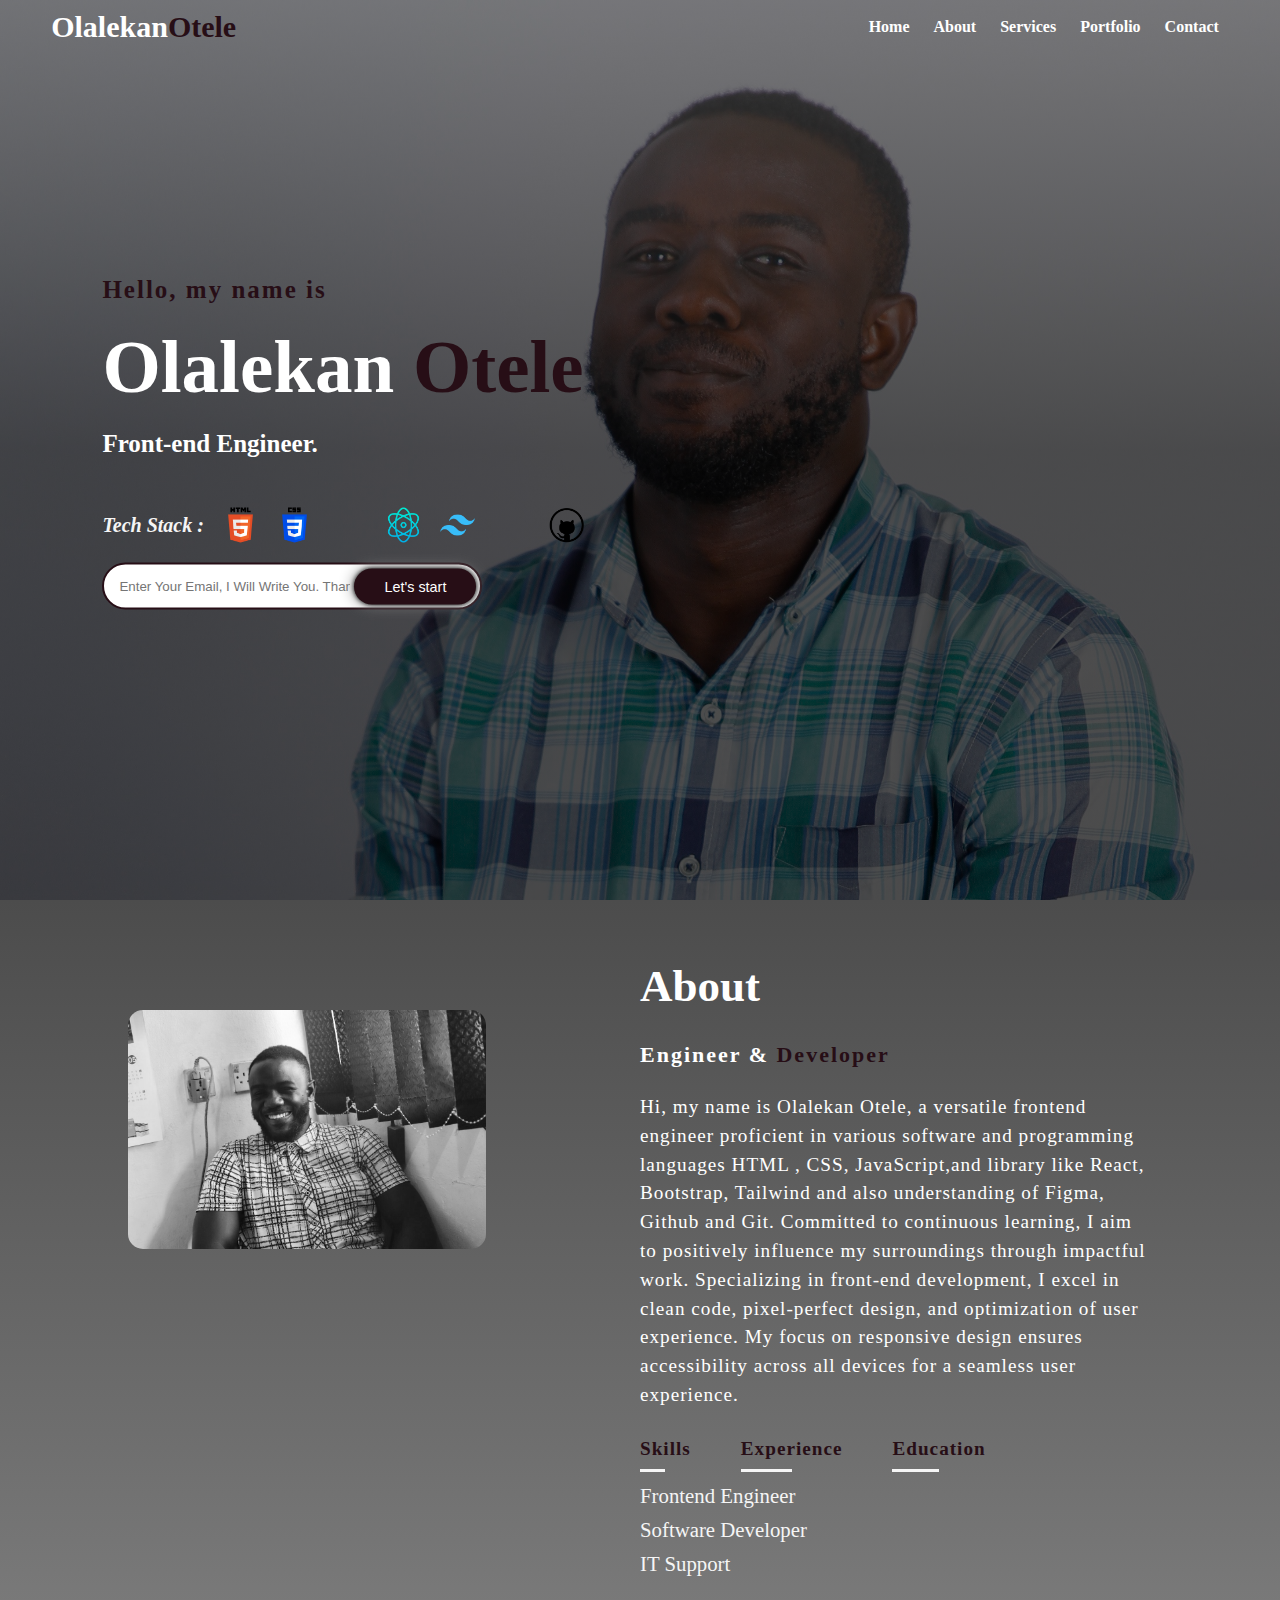
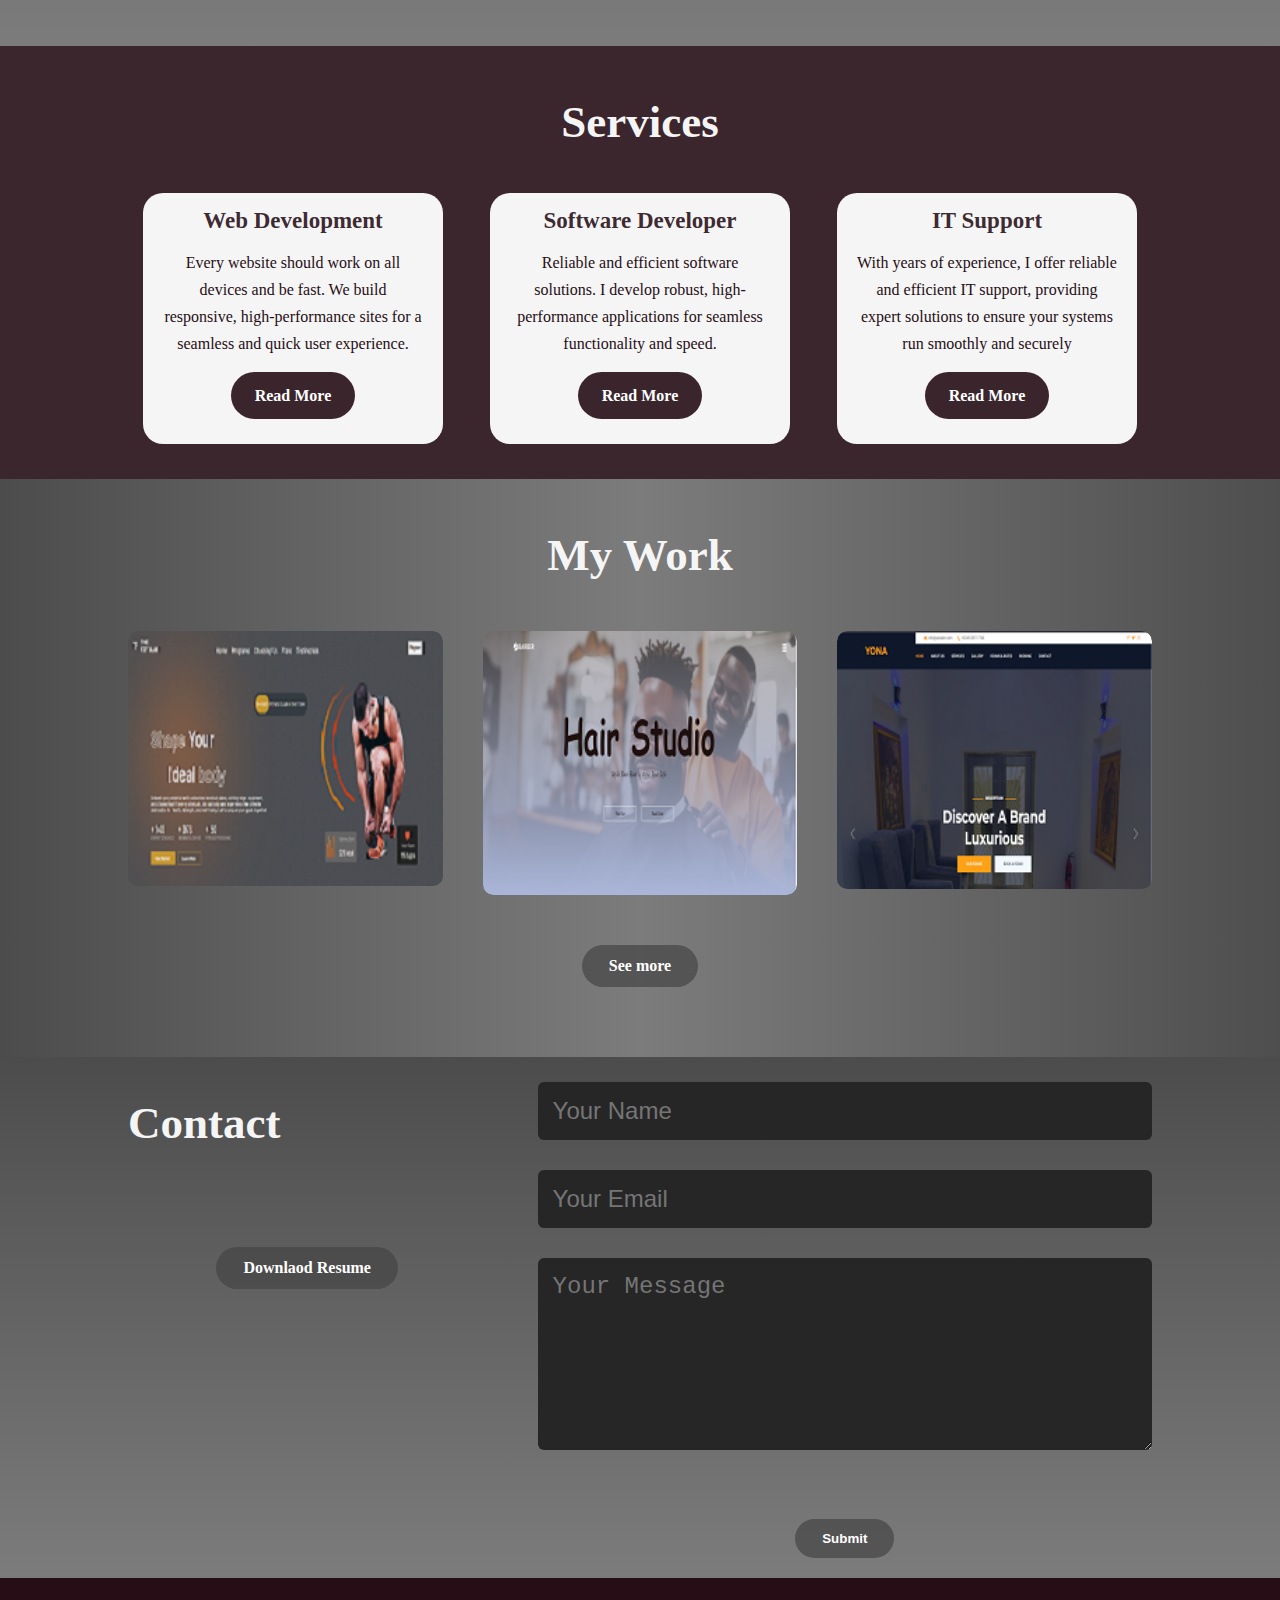
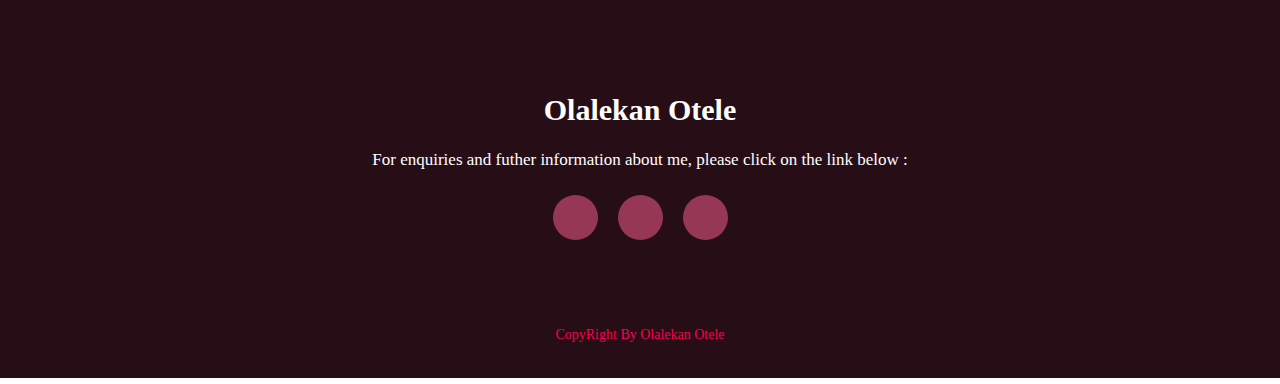
==== commit 62a05733: "Adjusted the width" ====
--- a/index.html
+++ b/index.html
@@ -316,10 +316,6 @@
       <p class="end">CopyRight By Olalekan Otele</p>
     </footer>
 
-    <button onclick="topFunction()" id="myBtn" title="Go to top">
-      <i class="fa-solid fa-arrow-up"></i>
-    </button>
-
     <script>
       // Get the button:
       let mybutton = document.getElementById("myBtn");
--- a/Css/index.css
+++ b/Css/index.css
@@ -478,7 +478,7 @@
 footer p:nth-child(2) {
   color: white;
   font-size: 17px;
-  width: 500px;
+  width: 100%;
   text-align: center;
   line-height: 26px;
 }
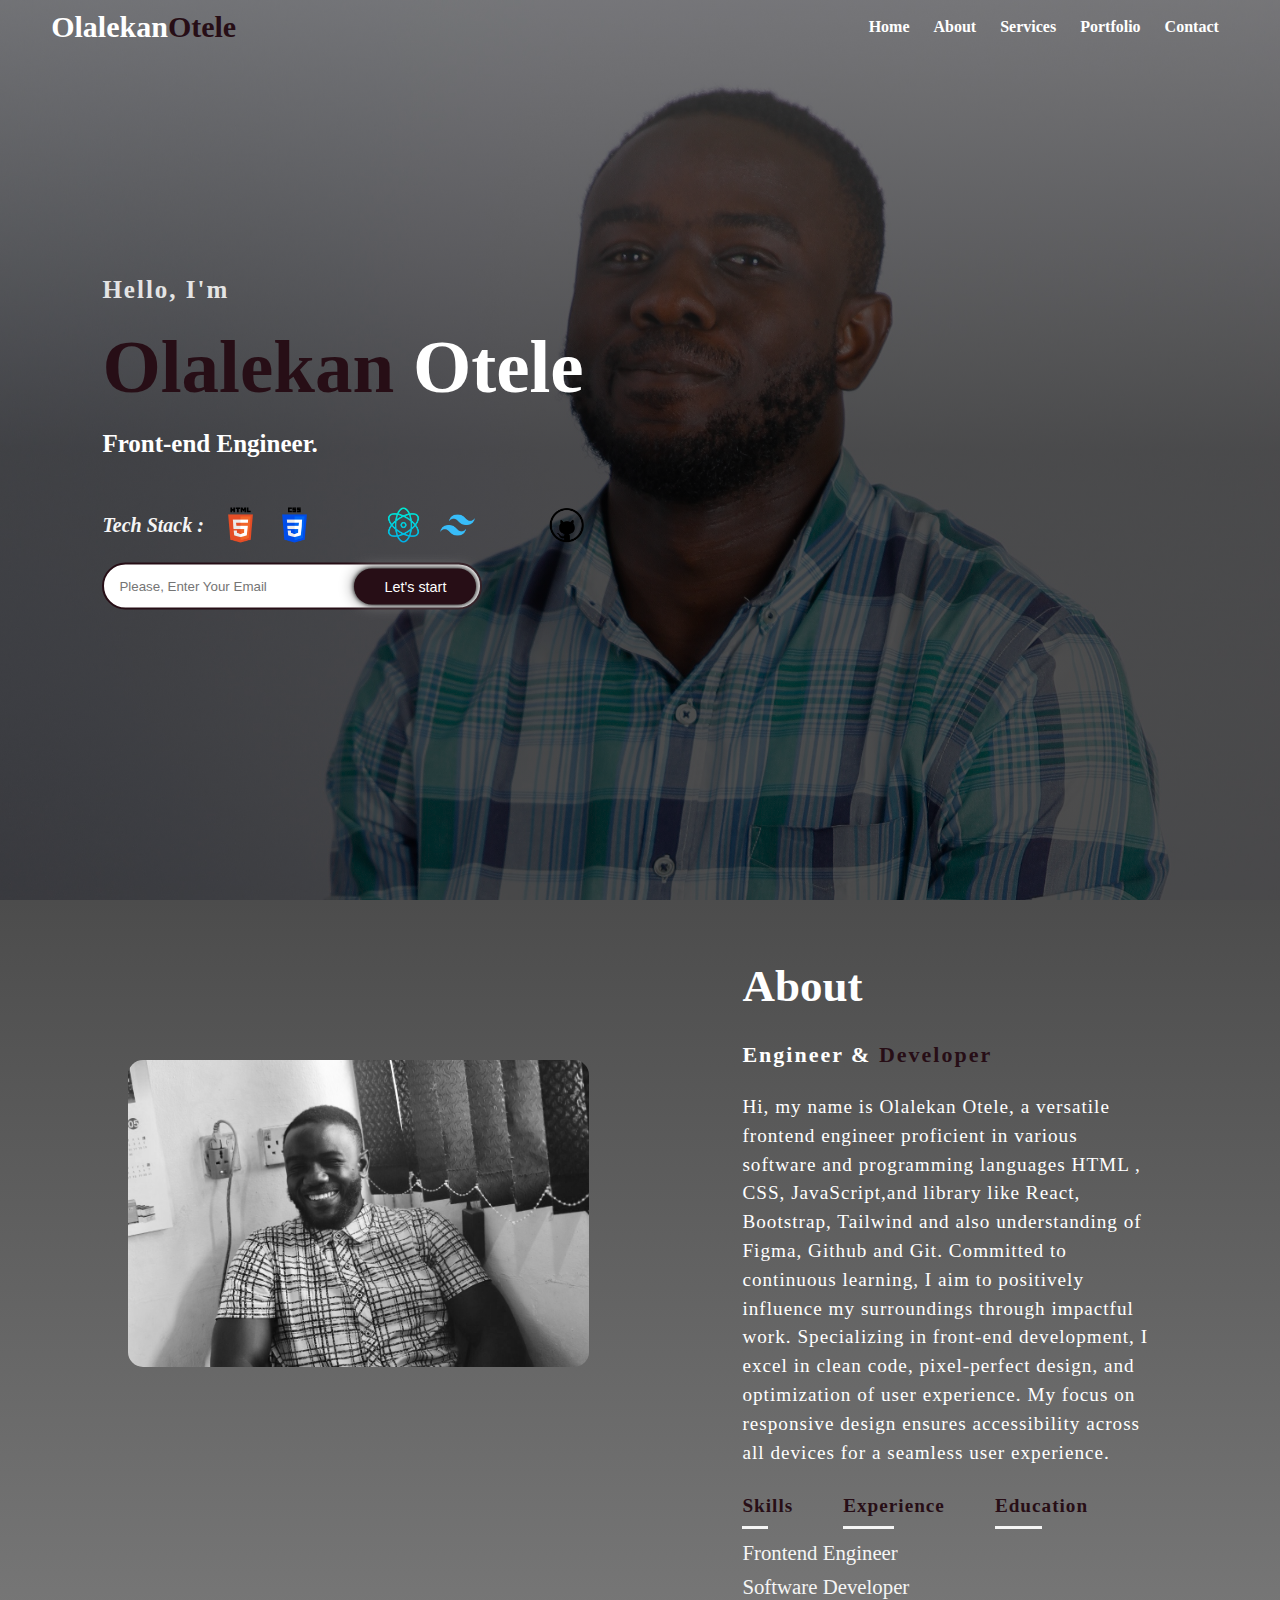
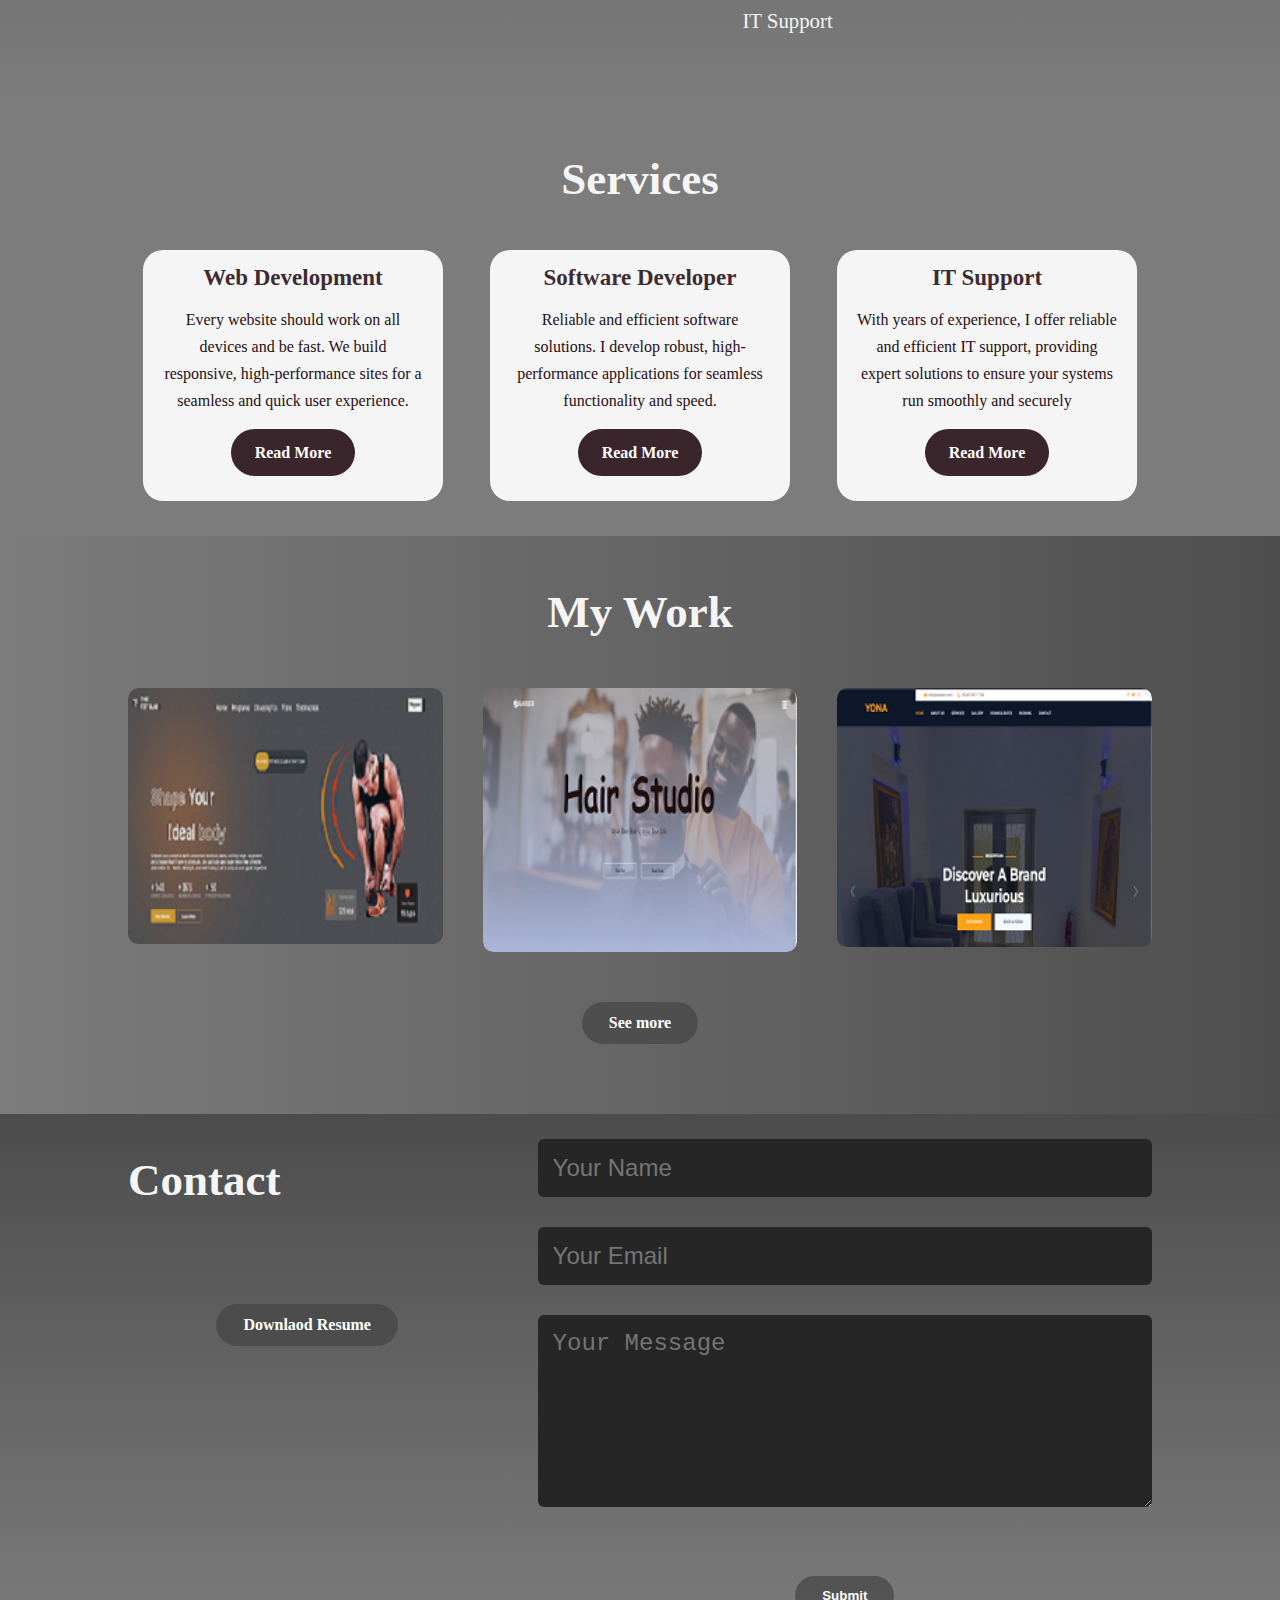
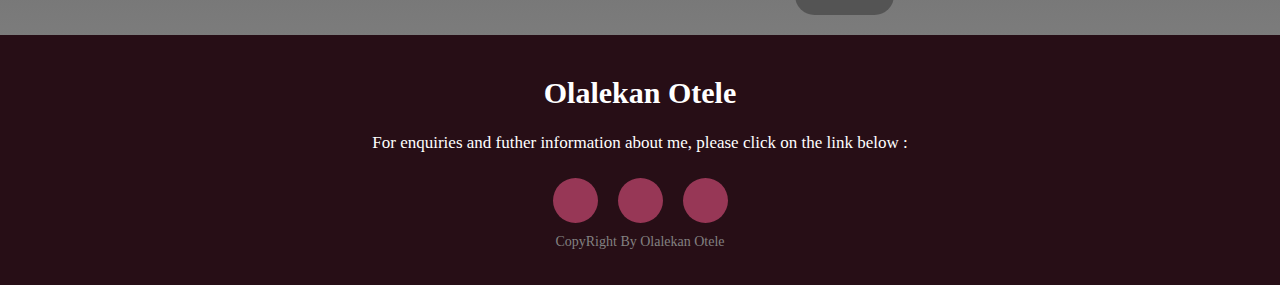
==== commit e7b4eb85: "contact" ====
--- a/index.html
+++ b/index.html
@@ -31,8 +31,8 @@
         <i class="fa-solid fa-bars" onclick="openmenu()"></i>
       </nav>
       <div class="content">
-        <h4>Hello, my name is</h4>
-        <h1>Olalekan <span> Otele</span></h1>
+        <h4>Hello, I'm</h4>
+        <h1><span>Olalekan </span>Otele</h1>
         <h3>Front-end Engineer.</h3>
 
         <div class="stack">
@@ -53,7 +53,7 @@
               type="email"
               name="Email"
               id="mail"
-              placeholder="Enter Your Email, I Will Write You. Thank You"
+              placeholder="Please, Enter Your Email"
             />
             <input type="submit" value="Let's start" />
           </form>
@@ -268,7 +268,7 @@
                 ><i class="fa-brands fa-whatsapp"></i
               ></a>
             </div>
-            <a href="img/Olalekan Otele Resume.pdf" download class="btn btn2"
+            <a href="img/Olalekan Otele Resume.pdf" download class="btn"
               >Downlaod Resume</a
             >
           </div>
@@ -287,14 +287,16 @@
                 placeholder="Your Message"
                 id="textarea"
               ></textarea>
-              <button type="submit" class="btn btn2">Submit</button>
+              <button type="submit" class="btn">Submit</button>
             </form>
             <span id="msg"></span>
           </div>
         </div>
       </div>
     </section>
-
+    <button onclick="topFunction()" id="myBtn" title="Go to top">
+      <i class="fa-solid fa-arrow-up"></i>
+    </button>
     <!-----------footer start------>
     <footer>
       <p>Olalekan Otele</p>
@@ -317,10 +319,31 @@
     </footer>
 
     <script>
-      // Get the button:
+      const scriptURL =
+        "https://script.google.com/macros/s/AKfycbySPrGQckh54fLSPMP9P3pCwRCv7oE3B_QVIAkOYZa87SAzpvnugT3tby-okLMXOis-/exec";
+      const form = document.forms["submit-to-google-sheet"];
+      const msg = document.getElementById("msg");
+
+      form.addEventListener("submit", (e) => {
+        e.preventDefault();
+        fetch(scriptURL, {
+          method: "POST",
+          body: new FormData(form),
+        })
+          .then((response) => {
+            msg.innerHTML = "Message sent successfully";
+            setTimeout(() => {
+              msg.innerHTML = "";
+            }, 1000);
+            form.reset();
+          })
+          .catch((error) => console.error("Error!", error.message));
+      });
+    </script>
+
+    <script>
       let mybutton = document.getElementById("myBtn");
 
-      // When the user scrolls down 20px from the top of the document, show the button
       window.onscroll = function () {
         scrollFunction();
       };
@@ -336,10 +359,9 @@
         }
       }
 
-      // When the user clicks on the button, scroll to the top of the document
       function topFunction() {
-        document.body.scrollTop = 0; // For Safari
-        document.documentElement.scrollTop = 0; // For Chrome, Firefox, IE and Opera
+        document.body.scrollTop = 0;
+        document.documentElement.scrollTop = 0;
       }
     </script>
 
@@ -348,16 +370,17 @@
       var tabcontents = document.getElementsByClassName("tab-contents");
 
       function opentab(tabname) {
-        for (tablink of tablinks) {
+        for (let tablink of tablinks) {
           tablink.classList.remove("active-link");
         }
-        for (tabcontent of tabcontents) {
+        for (let tabcontent of tabcontents) {
           tabcontent.classList.remove("active-tab");
         }
         event.currentTarget.classList.add("active-link");
         document.getElementById(tabname).classList.add("active-tab");
       }
     </script>
+
     <script>
       var sidemenu = document.getElementById("sidemenu");
 
@@ -367,26 +390,6 @@
       function closemenu() {
         sidemenu.style.right = "-200px";
       }
-    </script>
-
-    <script>
-      const scriptURL =
-        "https://script.google.com/macros/s/AKfycbySPrGQckh54fLSPMP9P3pCwRCv7oE3B_QVIAkOYZa87SAzpvnugT3tby-okLMXOis-/exec";
-      const form = document.forms["submit-to-google-sheet"];
-      const msg = document.getElementById("msg");
-
-      form.addEventListener("submit", (e) => {
-        e.preventDefault();
-        fetch(scriptURL, { method: "POST", body: new FormData(form) })
-          .then((response) => {
-            msg.innerHTML = "Message sent successfully";
-            setTimeout(function () {
-              msg.innerHTML = "";
-            }, 3000);
-            form.reset();
-          })
-          .catch((error) => console.error("Error!", error.message));
-      });
     </script>
   </body>
 </html>
--- a/Css/index.css
+++ b/Css/index.css
@@ -16,7 +16,7 @@
       rgba(0, 0, 0, 0.7)
     ),
     url(/img/image-3.jpg);
-  background-position: left;
+  background-position: center;
   background-size: cover;
 }
 #work {
@@ -105,7 +105,7 @@
   margin-bottom: 50px;
 }
 h4 {
-  color: rgb(39, 14, 22);
+  color: rgb(228, 228, 228);
   letter-spacing: 2px;
   font-size: 25px;
 }
@@ -143,10 +143,11 @@
   top: 6px;
 }
 .newslatter form input:last-child:hover {
-  background-color: rgb(8, 110, 8);
+  background-color: rgba(165, 165, 165, 0.836);
   color: black;
   font-weight: bold;
   transition: background-color 0.5s;
+  cursor: pointer;
 }
 
 #about {
@@ -156,12 +157,13 @@
 }
 
 .about-text {
-  flex-basis: 50%;
+  width: 50%;
+  flex-basis: 40%;
 }
 
 .about-col-1 {
-  flex-basis: 35%;
-  padding-top: 50px;
+  flex-basis: 45%;
+  padding-top: 100px;
 }
 .about-col-1 img {
   width: 100%;
@@ -237,7 +239,7 @@
 }
 
 #service {
-  background: rgba(39, 14, 22, 0.9);
+  background: rgba(68, 68, 68, 0.7);
   width: 100%;
   padding: 10px 0px;
 }
@@ -299,12 +301,7 @@
 }
 
 #portfolio {
-  background: linear-gradient(
-    90deg,
-    rgba(0, 0, 0, 0.7),
-    rgba(68, 68, 68, 0.7),
-    rgba(3, 3, 3, 0.7)
-  );
+  background: linear-gradient(90deg, rgba(68, 68, 68, 0.7), rgba(3, 3, 3, 0.7));
   width: 100%;
   padding: 10px 0;
 }
@@ -424,6 +421,7 @@
   padding: 10px 25px;
   border-radius: 30px;
   transition: transform background-color 0.5s;
+  cursor: pointer;
 }
 
 .btn:hover {
@@ -439,7 +437,7 @@
   flex-basis: 60%;
 }
 
-.form .btn2 {
+.form {
   padding: 14px 10px;
   font-size: 1.3em;
   margin-top: 10px;
@@ -462,13 +460,14 @@
 footer {
   position: relative;
   width: 100%;
-  height: 400px;
+  height: 250px;
   background: rgb(39, 14, 22);
   display: flex;
   flex-direction: column;
   justify-content: center;
   align-items: center;
 }
+
 footer p:nth-child(1) {
   font-size: 30px;
   color: white;
@@ -503,7 +502,7 @@
 }
 .end {
   position: absolute;
-  color: rgb(249, 0, 77);
+  color: rgb(131, 129, 129);
   bottom: 35px;
   font-size: 14px;
 }
@@ -518,17 +517,6 @@
 }
 
 @media screen and (max-width: 600px) {
-  .hero {
-    background-image: linear-gradient(
-        90deg,
-        rgba(0, 0, 0, 0.7),
-        rgba(0, 0, 0, 0.7),
-        rgba(100, 0, 0, 0.7)
-      ),
-      url(/img/mobile-img.jpg);
-    background-position: center;
-    background-size: cover;
-  }
   .row {
     display: flex;
     justify-content: center;
@@ -592,7 +580,10 @@
   .about-col-1,
   .about-text {
     text-align: center;
-    flex-basis: 50%;
+    flex-basis: 70%;
+  }
+  .about-col-1 img {
+    width: 100%;
   }
   .about-text h2 {
     text-align: center;
@@ -607,6 +598,13 @@
   .contact-left,
   .contact-right {
     flex-basis: 100%;
+  }
+  footer p:nth-child(2) {
+    font-size: 14px;
+    width: 80%;
+  }
+  .end {
+    bottom: 20px;
   }
 }
 
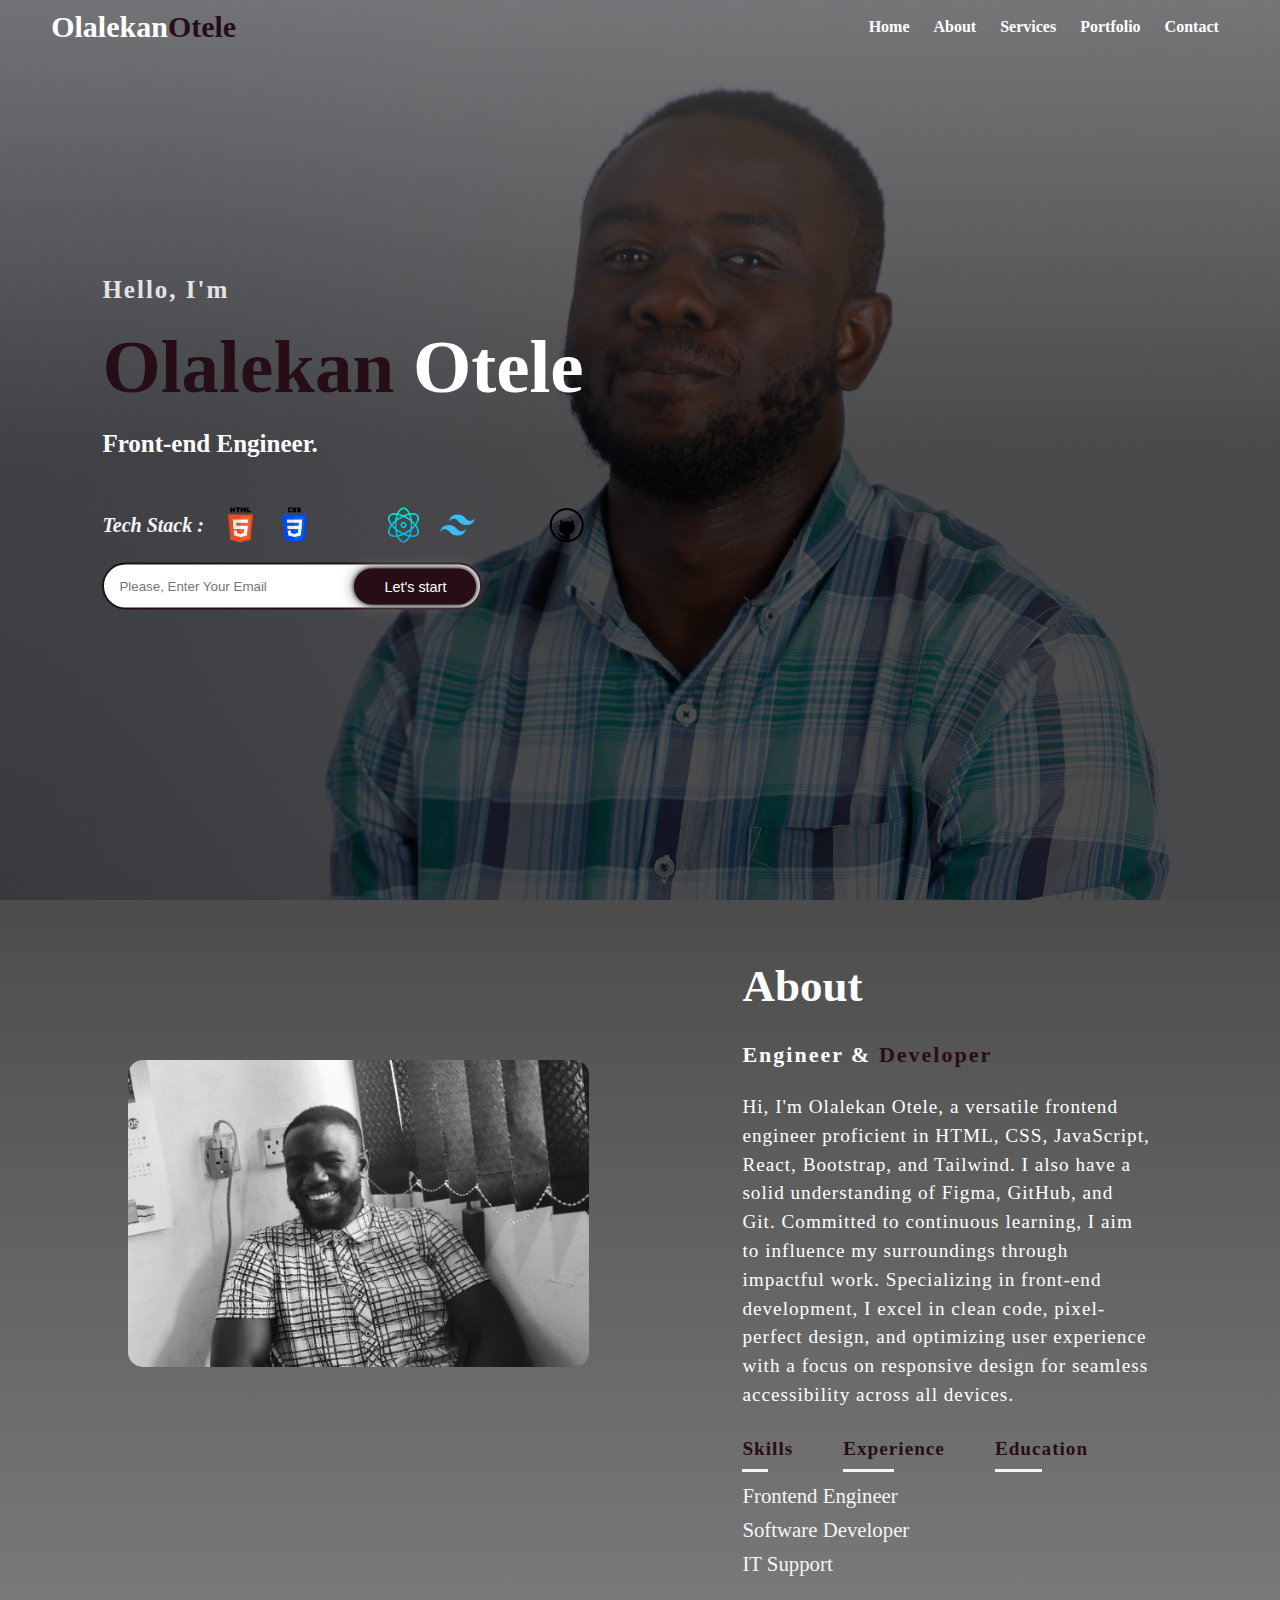
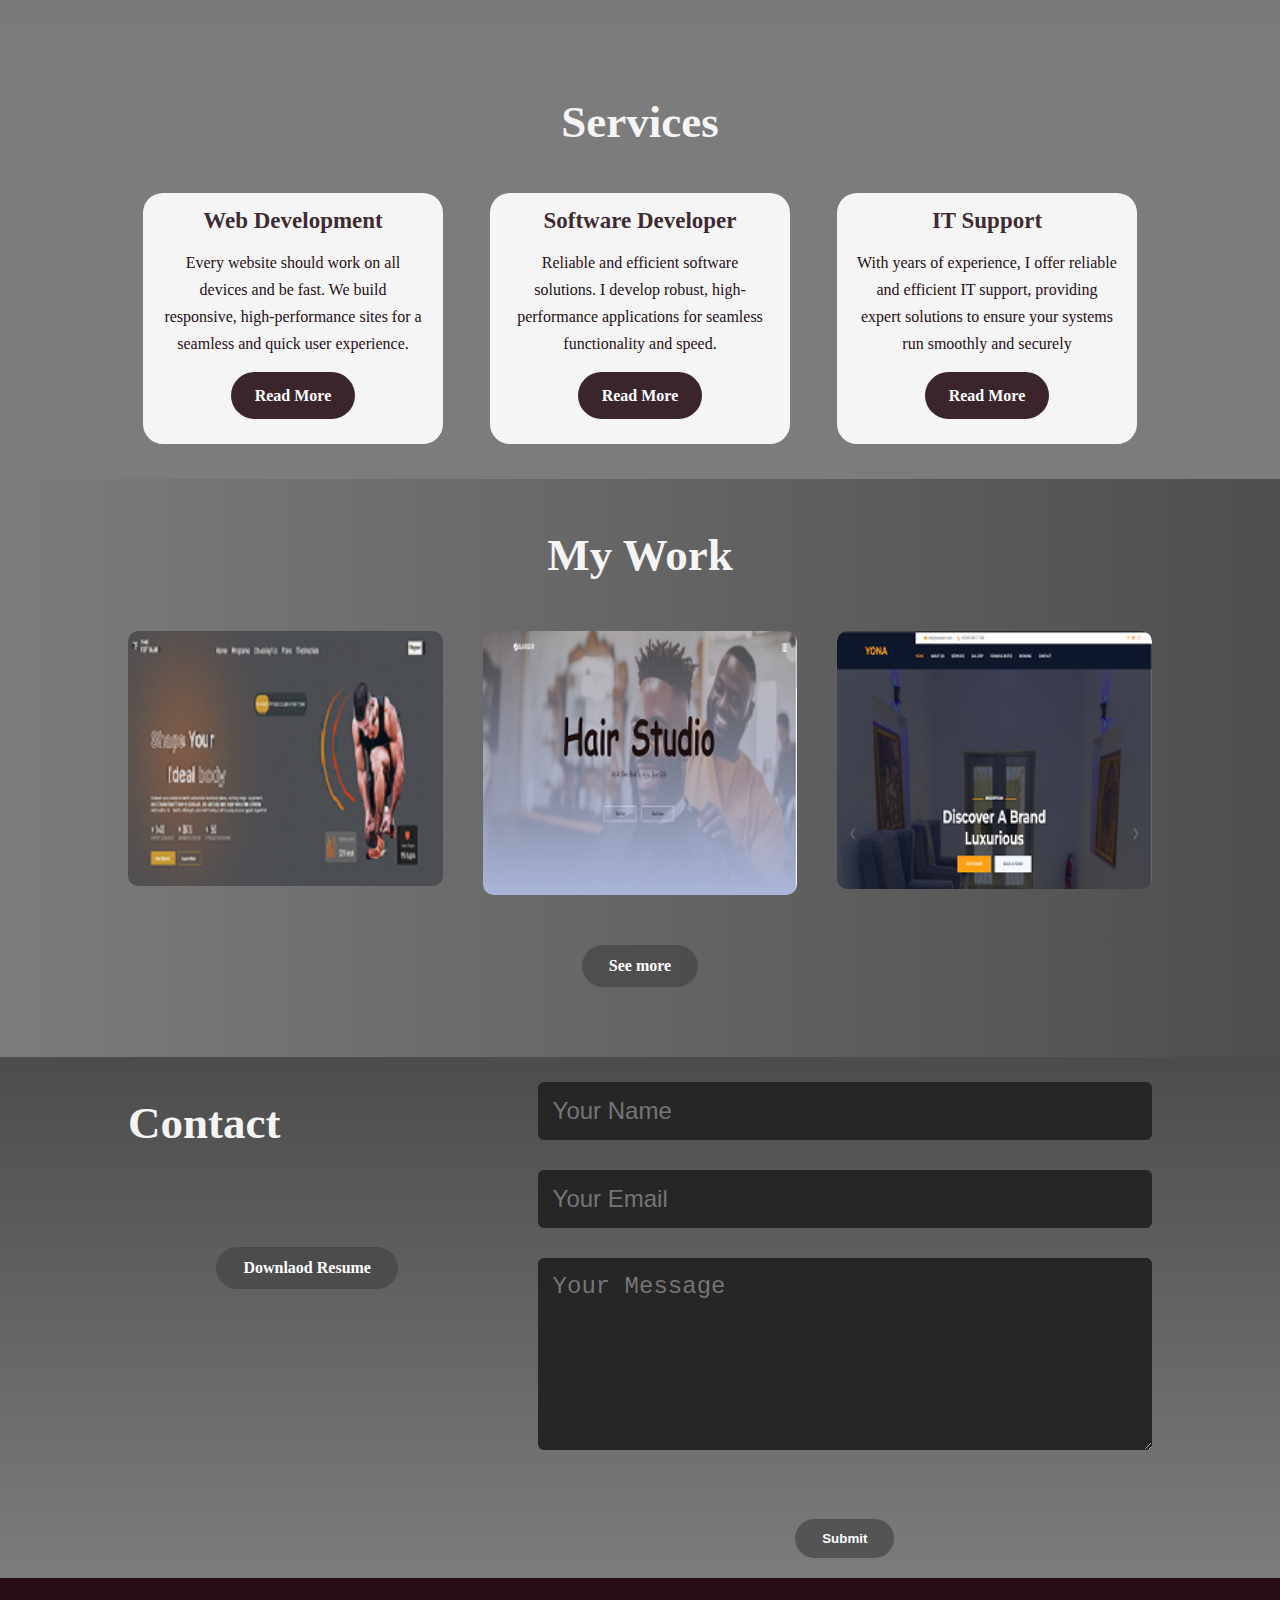
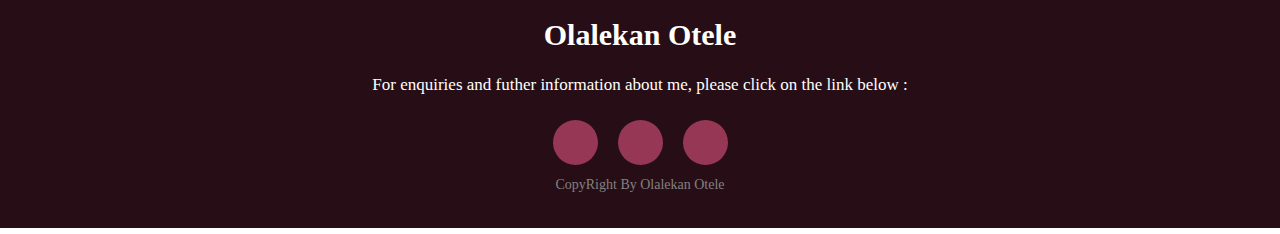
==== commit ead52de5: "Size adjusted" ====
--- a/index.html
+++ b/index.html
@@ -72,15 +72,14 @@
             <h2>About</h2>
             <h5>Engineer & <span>Developer</span></h5>
             <p>
-              Hi, my name is Olalekan Otele, a versatile frontend engineer
-              proficient in various software and programming languages HTML ,
-              CSS, JavaScript,and library like React, Bootstrap, Tailwind and
-              also understanding of Figma, Github and Git. Committed to
-              continuous learning, I aim to positively influence my surroundings
-              through impactful work. Specializing in front-end development, I
-              excel in clean code, pixel-perfect design, and optimization of
-              user experience. My focus on responsive design ensures
-              accessibility across all devices for a seamless user experience.
+              Hi, I'm Olalekan Otele, a versatile frontend engineer proficient
+              in HTML, CSS, JavaScript, React, Bootstrap, and Tailwind. I also
+              have a solid understanding of Figma, GitHub, and Git. Committed to
+              continuous learning, I aim to influence my surroundings through
+              impactful work. Specializing in front-end development, I excel in
+              clean code, pixel-perfect design, and optimizing user experience
+              with a focus on responsive design for seamless accessibility
+              across all devices.
             </p>
             <div class="tab-title">
               <p class="tab-links active-link" onclick="opentab('skills')">
--- a/Css/index.css
+++ b/Css/index.css
@@ -580,7 +580,7 @@
   .about-col-1,
   .about-text {
     text-align: center;
-    flex-basis: 70%;
+    flex-basis: 0%;
   }
   .about-col-1 img {
     width: 100%;
